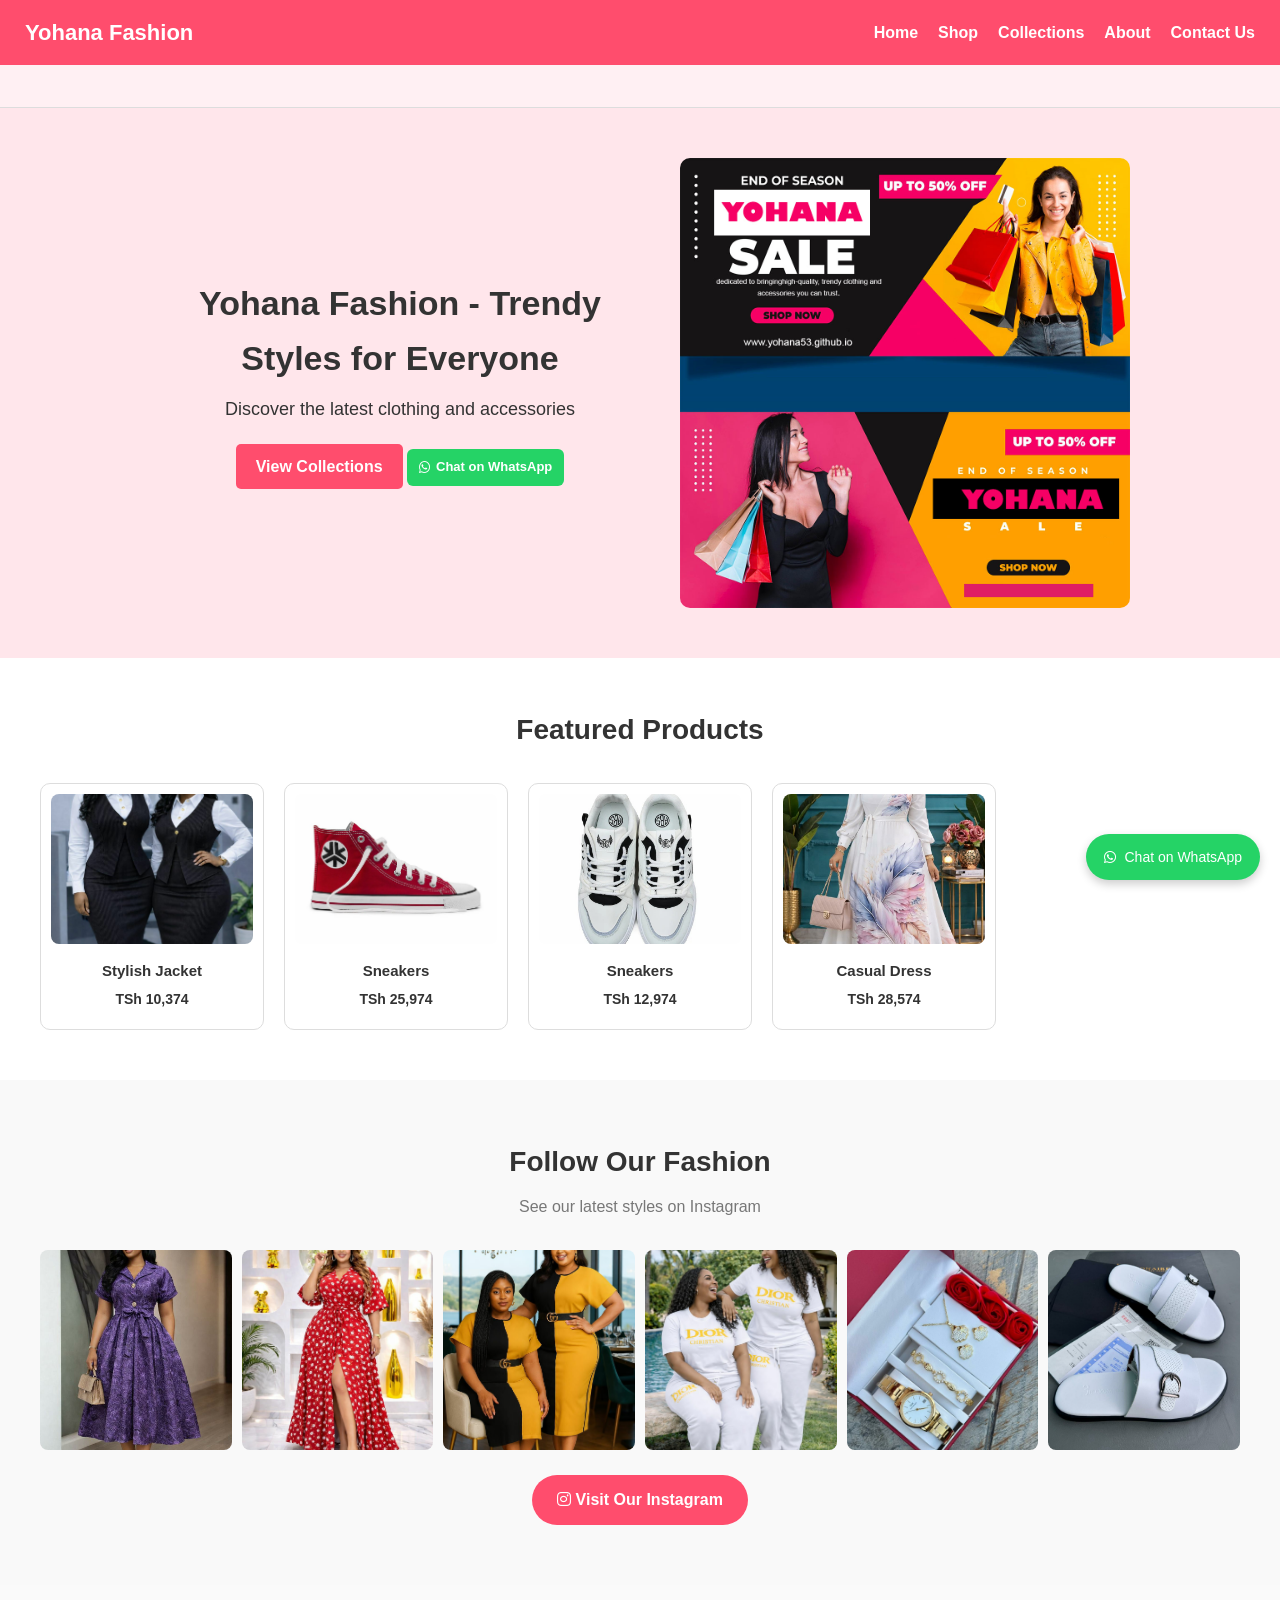
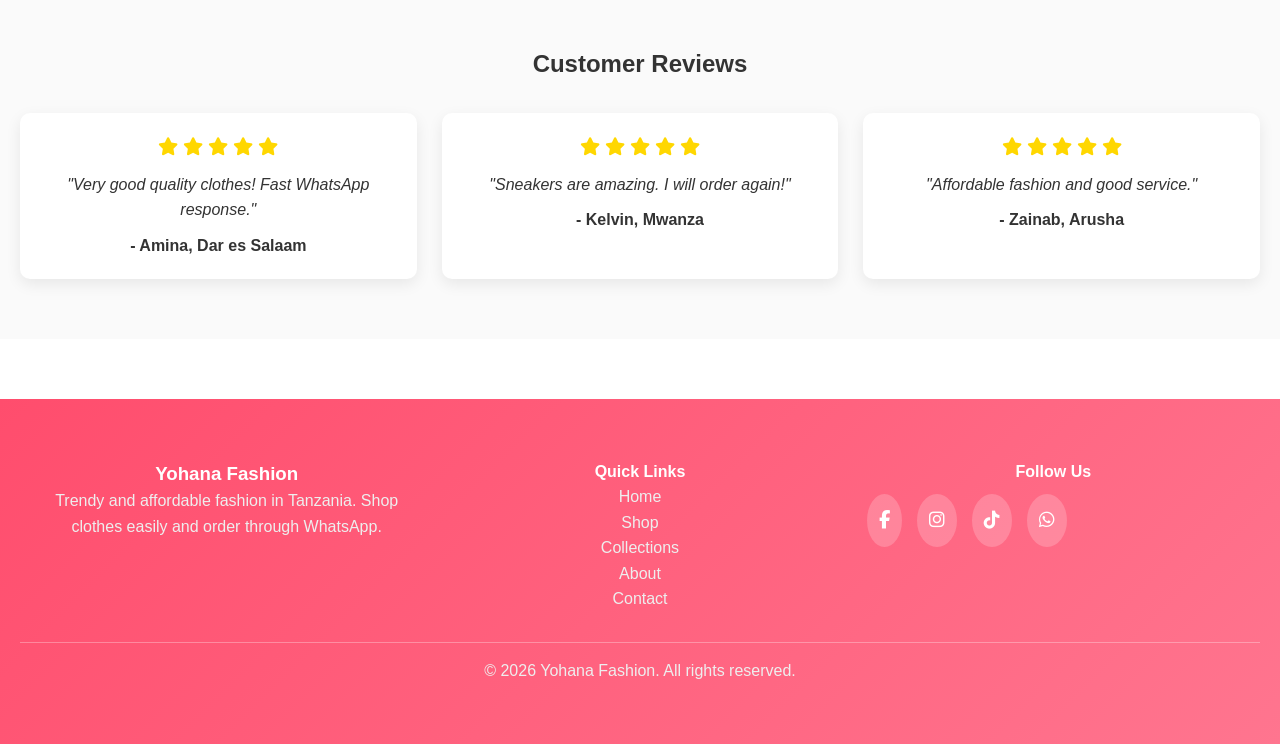
==== index.html @ 4674b2d0 "Update index.html" ====
<!DOCTYPE html>
<html lang="en">
<head>
<meta charset="UTF-8">
<meta name="viewport" content="width=device-width, initial-scale=1.0">

<title>Yohana Fashion | Trendy Clothes in Dar es Salaam Tanzania</title>

<meta name="description" content="Yohana Fashion offers trendy and affordable clothes in Dar es Salaam, Tanzania. Shop men, women, kids, shoes and more. Order easily via WhatsApp.">

<meta name="keywords" content="Yohana Fashion, clothes in Tanzania, fashion in Dar es Salaam, men clothing Tanzania, women fashion Tanzania, kids clothes Tanzania, shoes Tanzania">

<meta name="author" content="Yohana Fashion">

<meta property="og:title" content="Yohana Fashion - Trendy Styles for Everyone">
<meta property="og:description" content="Shop trendy and affordable fashion in Dar es Salaam. Order easily via WhatsApp.">
<meta property="og:type" content="website">
<meta property="og:url" content="https://yohana53.github.io">
<meta property="og:image" content="https://yohana53.github.io/images/hero.jpg">

<link rel="stylesheet" href="style.css">

<link rel="stylesheet" href="https://cdnjs.cloudflare.com/ajax/libs/font-awesome/6.5.0/css/all.min.css">

</head>

<body>

<header>

<div class="logo">Yohana Fashion</div>

 <link rel="icon" href="/favicon.ico">
<link rel="icon" type="image/png" sizes="64x64" href="/images/favicon.png">

<div class="menu-toggle" id="menu-toggle">
<i class="fas fa-bars"></i>
</div>

<nav id="navbar">
<ul>
<li><a href="index.html">Home</a></li>
<li><a href="shop.html">Shop</a></li>
<li><a href="collections.html">Collections</a></li>
<li><a href="about.html">About</a></li>
<li><a href="contact.html">Contact Us</a></li>
</ul>
</nav>

</header>

<div class="sliding-banner">
  <span>This website is for presenting our collections. If you like our products,please reach out on WhatsApp.</span>
</div>
<!-- HERO -->

<section class="hero">

<div class="hero-content">

<h1>Yohana Fashion - Trendy Styles for Everyone</h1>

<p>Discover the latest clothing and accessories</p>

<div class="hero-buttons">

<a href="shop.html" class="btn">
View Collections
</a>

<a href="https://wa.me/255715029419" target="_blank" class="btn whatsapp-btn">
<i class="fab fa-whatsapp"></i> Chat on WhatsApp
</a>

</div>

</div>

<img src="images/hero.jpg" alt="Fashion Banner" class="hero-img">

</section>


<!-- FEATURED PRODUCTS -->

<section class="products">

<h2>Featured Products</h2>

<div class="product-grid">

<div class="product">

<img src="images/jacket.jpg" alt="Stylish Jacket">

<h3>Stylish Jacket</h3>

<p class="price" data-price="3.99"></p>


</div>


<div class="product">

<img src="images/sneaker.jpg" alt="Modern Sneakers">

<h3>Sneakers</h3>

<p class="price" data-price="9.99"></p>


</div>

<div class="product">

<img src="images/modernsneaker.jpg" alt="Modern Sneakers">

<h3>Sneakers</h3>

<p class="price" data-price="4.99"></p>
</div>
<div class="product">

<img src="images/dress.jpg" alt="Casual Dress">

<h3>Casual Dress</h3>

<p class="price" data-price="10.99"></p

</div>

</div>

</section>

 <!-- Instagram Gallery -->
<section class="instagram-gallery">

<h2>Follow Our Fashion</h2>
<p>See our latest styles on Instagram</p>

<div class="insta-grid">

<img src="images/insta1.jpg" alt="Fashion style">
<img src="images/insta2.jpg" alt="Fashion style">
<img src="images/insta3.jpg" alt="Fashion style">
<img src="images/insta4.jpg" alt="Fashion style">
<img src="images/insta5.jpg" alt="Fashion style">
<img src="images/insta6.jpg" alt="Fashion style">

</div>

<a href="#" class="insta-btn">
<i class="fab fa-instagram"></i> Visit Our Instagram
</a>

</section>

  <!-- CUSTOMER REVIEWS -->

<section class="reviews">

<h2>Customer Reviews</h2>

<div class="reviews-container">

<div class="review">

<div class="stars">
<i class="fas fa-star"></i>
<i class="fas fa-star"></i>
<i class="fas fa-star"></i>
<i class="fas fa-star"></i>
<i class="fas fa-star"></i>
</div>

<p>"Very good quality clothes! Fast WhatsApp response."</p>

<h4>- Amina, Dar es Salaam</h4>

</div>


<div class="review">

<div class="stars">
<i class="fas fa-star"></i>
<i class="fas fa-star"></i>
<i class="fas fa-star"></i>
<i class="fas fa-star"></i>
<i class="fas fa-star"></i>
</div>

<p>"Sneakers are amazing. I will order again!"</p>

<h4>- Kelvin, Mwanza</h4>

</div>


<div class="review">

<div class="stars">
<i class="fas fa-star"></i>
<i class="fas fa-star"></i>
<i class="fas fa-star"></i>
<i class="fas fa-star"></i>
<i class="fas fa-star"></i>
</div>

<p>"Affordable fashion and good service."</p>

<h4>- Zainab, Arusha</h4>

</div>

</div>

</section>



<!-- Floating WhatsApp -->
<a href="https://wa.me/255715029419" target="_blank" class="whatsapp-float">
  <i class="fab fa-whatsapp"></i> Chat on WhatsApp
</a>




<!-- MODERN FOOTER -->

<footer class="footer">

<div class="footer-container">

<div class="footer-about">
<h3>Yohana Fashion</h3>
<p>
Trendy and affordable fashion in Tanzania.  
Shop clothes easily and order through WhatsApp.
</p>
</div>


<div class="footer-links">
<h4>Quick Links</h4>
<ul>
<li><a href="index.html">Home</a></li>
<li><a href="shop.html">Shop</a></li>
<li><a href="collections.html">Collections</a></li>
<li><a href="about.html">About</a></li>
<li><a href="contact.html">Contact</a></li>
</ul>
</div>


<div class="footer-social">
<h4>Follow Us</h4>

<div class="social-icons">

<a href="#"><i class="fab fa-facebook-f"></i></a>

<a href="#"><i class="fab fa-instagram"></i></a>

<a href="#"><i class="fab fa-tiktok"></i></a>

<a href="https://wa.me/255715029419">
<i class="fab fa-whatsapp"></i>
</a>

</div>

</div>

</div>

<div class="footer-bottom">
<p>© 2026 Yohana Fashion. All rights reserved.</p>
</div>

</footer>




<script>

const menuToggle = document.getElementById('menu-toggle');

const navbar = document.getElementById('navbar');

const navLinks = document.querySelectorAll('#navbar a');


menuToggle.addEventListener('click', () => {
navbar.classList.toggle('active');
});


navLinks.forEach(link => {
link.addEventListener('click', () => {
navbar.classList.remove('active');
});
});


const exchangeRate = 2600; // USD → Tanzanian Shilling approx

document.querySelectorAll(".price").forEach(price => {

let usd = price.getAttribute("data-price");

let tsh = usd * exchangeRate;

price.innerText = "TSh " + tsh.toLocaleString();

});

</script>
 
</body>
</html>
---- style.css ----
/* ===== GLOBAL ===== */

*{
margin:0;
padding:0;
box-sizing:border-box;
}

html,body{
width:100%;
overflow-x:hidden;
font-family:Arial,sans-serif;
background:#fff;
color:#333;
line-height:1.6;
}


/* ===== HEADER ===== */

header{
display:flex;
justify-content:space-between;
align-items:center;
background:#ff4d6d;
padding:15px 25px;
position:sticky;
top:0;
z-index:1000;
}

.logo{
color:#fff;
font-size:22px;
font-weight:bold;
}

nav ul{
list-style:none;
display:flex;
gap:20px;
}

nav ul li a{
color:#fff;
text-decoration:none;
font-weight:600;
}

nav ul li a:hover{
color:#25D366;
}


/* ===== MOBILE MENU ===== */

.menu-toggle{
display:none;
font-size:26px;
color:#fff;
cursor:pointer;
}

@media(max-width:768px){

.menu-toggle{
display:block;
}

#navbar{
position:absolute;
top:70px;
right:20px;
width:220px;
background:#111;
border-radius:10px;
box-shadow:0 10px 20px rgba(0,0,0,0.4);
opacity:0;
transform:translateY(-10px);
pointer-events:none;
transition:.3s;
}

#navbar.active{
opacity:1;
transform:translateY(0);
pointer-events:auto;
}

#navbar ul{
flex-direction:column;
padding:15px;
}

#navbar ul li{
border-bottom:1px solid rgba(255,255,255,.1);
}

#navbar ul li a{
display:block;
padding:12px;
}

}

.sliding-banner{
width:100%;
background:#fff0f3;
overflow:hidden;
white-space:nowrap;
padding:8px 0;
border-bottom:1px solid #ddd;
position:relative;
z-index:10;
}

.sliding-banner span{
display:inline-block;
padding-left:100%;
animation:slideText 15s linear infinite;
font-size:15px;
color:#333;
font-weight:bold;
}

@keyframes slideText{
0%{transform:translateX(0);}
100%{transform:translateX(-100%);}
}
/* ===== HERO ===== */

.hero{
display:flex;
flex-wrap:wrap;
align-items:center;
justify-content:center;
padding:50px 20px;
background:#ffe6eb;
gap:30px;
}

.hero-content{
max-width:500px;
text-align:center;
}

.hero h1{
font-size:34px;
margin-bottom:10px;
}

.hero p{
font-size:18px;
margin-bottom:20px;
}

.hero-img{
max-width:450px;
width:100%;
border-radius:10px;
}


/* ===== BUTTONS ===== */

.btn{
display:inline-block;
padding:10px 20px;
background:#ff4d6d;
color:#fff;
text-decoration:none;
border-radius:5px;
font-weight:bold;
transition:.3s;
}

.btn:hover{
background:#e03c5f;
transform:scale(1.05);
}


/* ===== WHATSAPP BUTTON ===== */

.whatsapp-btn{
background:#25D366;
color:#fff;
padding:8px 12px;
border-radius:6px;
display:inline-flex;
align-items:center;
gap:6px;
font-size:13px;
text-decoration:none;
font-weight:bold;
transition:.3s;
}

.whatsapp-btn:hover{
background:#1ebe5d;
transform:scale(1.05);
}


/* ===== PRODUCTS ===== */

.products{
text-align:center;
padding:50px 15px;
}

.products h2{
font-size:28px;
margin-bottom:30px;
}

.product-grid{
display:grid;
grid-template-columns:repeat(5,1fr);
gap:20px;
max-width:1200px;
margin:auto;
}

.product{
border:1px solid #ddd;
border-radius:10px;
padding:10px;
background:#fff;
transition:.3s;
}

.product:hover{
transform:translateY(-6px);
box-shadow:0 6px 15px rgba(0,0,0,.2);
}

.product img{
width:100%;
height:150px;
object-fit:cover;
border-radius:8px;
margin-bottom:8px;
}

.product h3{
font-size:15px;
margin-bottom:5px;
}

.product p{
font-weight:bold;
font-size:14px;
margin-bottom:8px;
}

/*shop page*/
.banner {
  Text-color:‎#ff4d6d‎
;
  text-align:center;
}
/* ===== Shop Section ===== */
.shop {
  text-align: center;
  padding: 50px 20px;
}

.shop h1 {
  font-size: 32px;
  margin-bottom: 30px;
}
/* Carousel container */
.carousel-container {
  margin: 40px 0;
}

.carousel-container h2 {
  margin-left: 20px;
  color: #ff4d6d;
  font-size: 24px;
  margin-bottom: 10px;
}

/* Carousel */
.carousel {
  display: flex;
  gap: 20px;
  overflow-x: auto;
  padding: 10px 20px;
  scroll-behavior: smooth;
}

.carousel::-webkit-scrollbar {
  height: 8px;
}

.carousel::-webkit-scrollbar-thumb {
  background-color: #ff4d6d;
  border-radius: 4px;
}

/* ===== ABOUT PAGE ===== */

.about-hero img{
width:100%;
height:auto;
object-fit:cover;
border-radius:10px;
margin-bottom:40px;
}

.about{
text-align:center;
padding:50px 20px;
max-width:900px;
margin:auto;
}

.about h1{
font-size:32px;
color:#ff4d6d;
margin-bottom:25px;
}

.about p{
font-size:18px;
margin-bottom:20px;
line-height:1.8;
}

.team{
display:flex;
flex-wrap:wrap;
justify-content:center;
gap:30px;
margin:40px 0;
}

.team-member{
text-align:center;
max-width:200px;
}

.team-member img{
width:100%;
border-radius:10px;
margin-bottom:10px;
transition:.3s;
}

.team-member img:hover{
transform:scale(1.05);
box-shadow:0 6px 12px rgba(0,0,0,.15);
}

.team-member p{
font-weight:bold;
}


/* ===== PROMISE ===== */

.our-promise{
display:flex;
flex-wrap:wrap;
justify-content:center;
gap:40px;
margin:40px 0;
}

.promise-item{
max-width:250px;
text-align:center;
padding:20px;
border-radius:10px;
background:#ffe6eb;
transition:.3s;
}

.promise-item i{
font-size:40px;
color:#ff4d6d;
margin-bottom:10px;
}

.promise-item:hover{
transform:translateY(-5px);
box-shadow:0 6px 12px rgba(0,0,0,.15);
}


/* ===== CONTACT ===== */

.contact{
text-align:center;
padding:50px 20px;
}

.contact h1{
font-size:32px;
margin-bottom:20px;
}

.contact p{
font-size:18px;
margin-bottom:30px;
}

.contact-info{
display:flex;
flex-direction:column;
align-items:center;
gap:20px;
}

.info-item{
display:flex;
align-items:center;
gap:10px;
font-size:18px;
}

.info-item i{
color:#ff4d6d;
font-size:22px;
}


/* ===== REVIEWS ===== */

.reviews{
padding:60px 20px;
background:#fafafa;
text-align:center;
}

.reviews-container{
display:grid;
grid-template-columns:repeat(auto-fit,minmax(250px,1fr));
gap:25px;
margin-top:30px;
}

.review{
background:white;
padding:20px;
border-radius:10px;
box-shadow:0 5px 15px rgba(0,0,0,0.08);
}

.review p{
font-style:italic;
margin:10px 0;
}

.stars{
color:#FFD700;
font-size:18px;
}


/* ===== INSTAGRAM ===== */

.instagram-gallery{
padding:60px 20px;
text-align:center;
background:#f9f9f9;
}

.instagram-gallery h2{
font-size:28px;
margin-bottom:10px;
}

.instagram-gallery p{
color:#777;
margin-bottom:30px;
}

.insta-grid{
display:grid;
grid-template-columns:repeat(6,1fr);
gap:10px;
max-width:1200px;
margin:auto;
}

.insta-grid img{
width:100%;
height:200px;
object-fit:cover;
border-radius:8px;
transition:.3s;
}

.insta-grid img:hover{
transform:scale(1.05);
}

.insta-btn{
display:inline-block;
margin-top:25px;
background:#ff4d6d;
color:white;
padding:12px 25px;
border-radius:30px;
text-decoration:none;
font-weight:600;
}


/* ===== FLOAT WHATSAPP ===== */

.whatsapp-float{
position:fixed;
bottom:20px;
right:20px;
background:#25D366;
color:white;
padding:12px 18px;
border-radius:30px;
font-size:14px;
text-decoration:none;
display:flex;
align-items:center;
gap:8px;
box-shadow:0 4px 10px rgba(0,0,0,0.2);
}


/* ===== FOOTER ===== */

.footer{
background:linear-gradient(135deg,#ff4d6d,#ff758f);
color:white;
padding:60px 20px;
margin-top:60px;
}

.footer-container{
max-width:1200px;
margin:auto;
display:grid;
grid-template-columns:repeat(3,1fr);
gap:40px;
}

.footer p{
color:#eee;
line-height:1.6;
}

.footer-links ul{
list-style:none;
}

.footer-links a{
color:#eee;
text-decoration:none;
}

.footer-links a:hover{
color:white;
}


/* SOCIAL ICONS */

.social-icons{
display:flex;
gap:15px;
margin-top:10px;
}

.social-icons a{
font-size:18px;
color:white;
background:rgba(255,255,255,0.2);
padding:12px;
border-radius:50%;
transition:.3s;
}

.social-icons a:hover{
background:white;
color:#ff4d6d;
transform:scale(1.1);
}

.footer-bottom{
text-align:center;
margin-top:30px;
border-top:1px solid rgba(255,255,255,.3);
padding-top:15px;
}


/* ===== RESPONSIVE ===== */

@media(max-width:900px){

.product-grid{
grid-template-columns:repeat(3,1fr);
}

}

@media(max-width:768px){

.footer-container{
grid-template-columns:1fr;
text-align:center;
}

.social-icons{
justify-content:center;
flex-wrap:wrap;
}

.insta-grid{
grid-template-columns:repeat(2,1fr);
}

}

@media(max-width:600px){

.product-grid{
grid-template-columns:repeat(2,1fr);
gap:10px;
}

.product img{
height:130px;
}

}

@media(max-width:350px){

.product-grid{
grid-template-columns:1fr;
}

}

/* ===== Footer ===== */
footer {
  text-align: center;
  padding: 20px;
  background-color: #ff4d6d;
  color: #fff;
  margin-top: 40px;
}
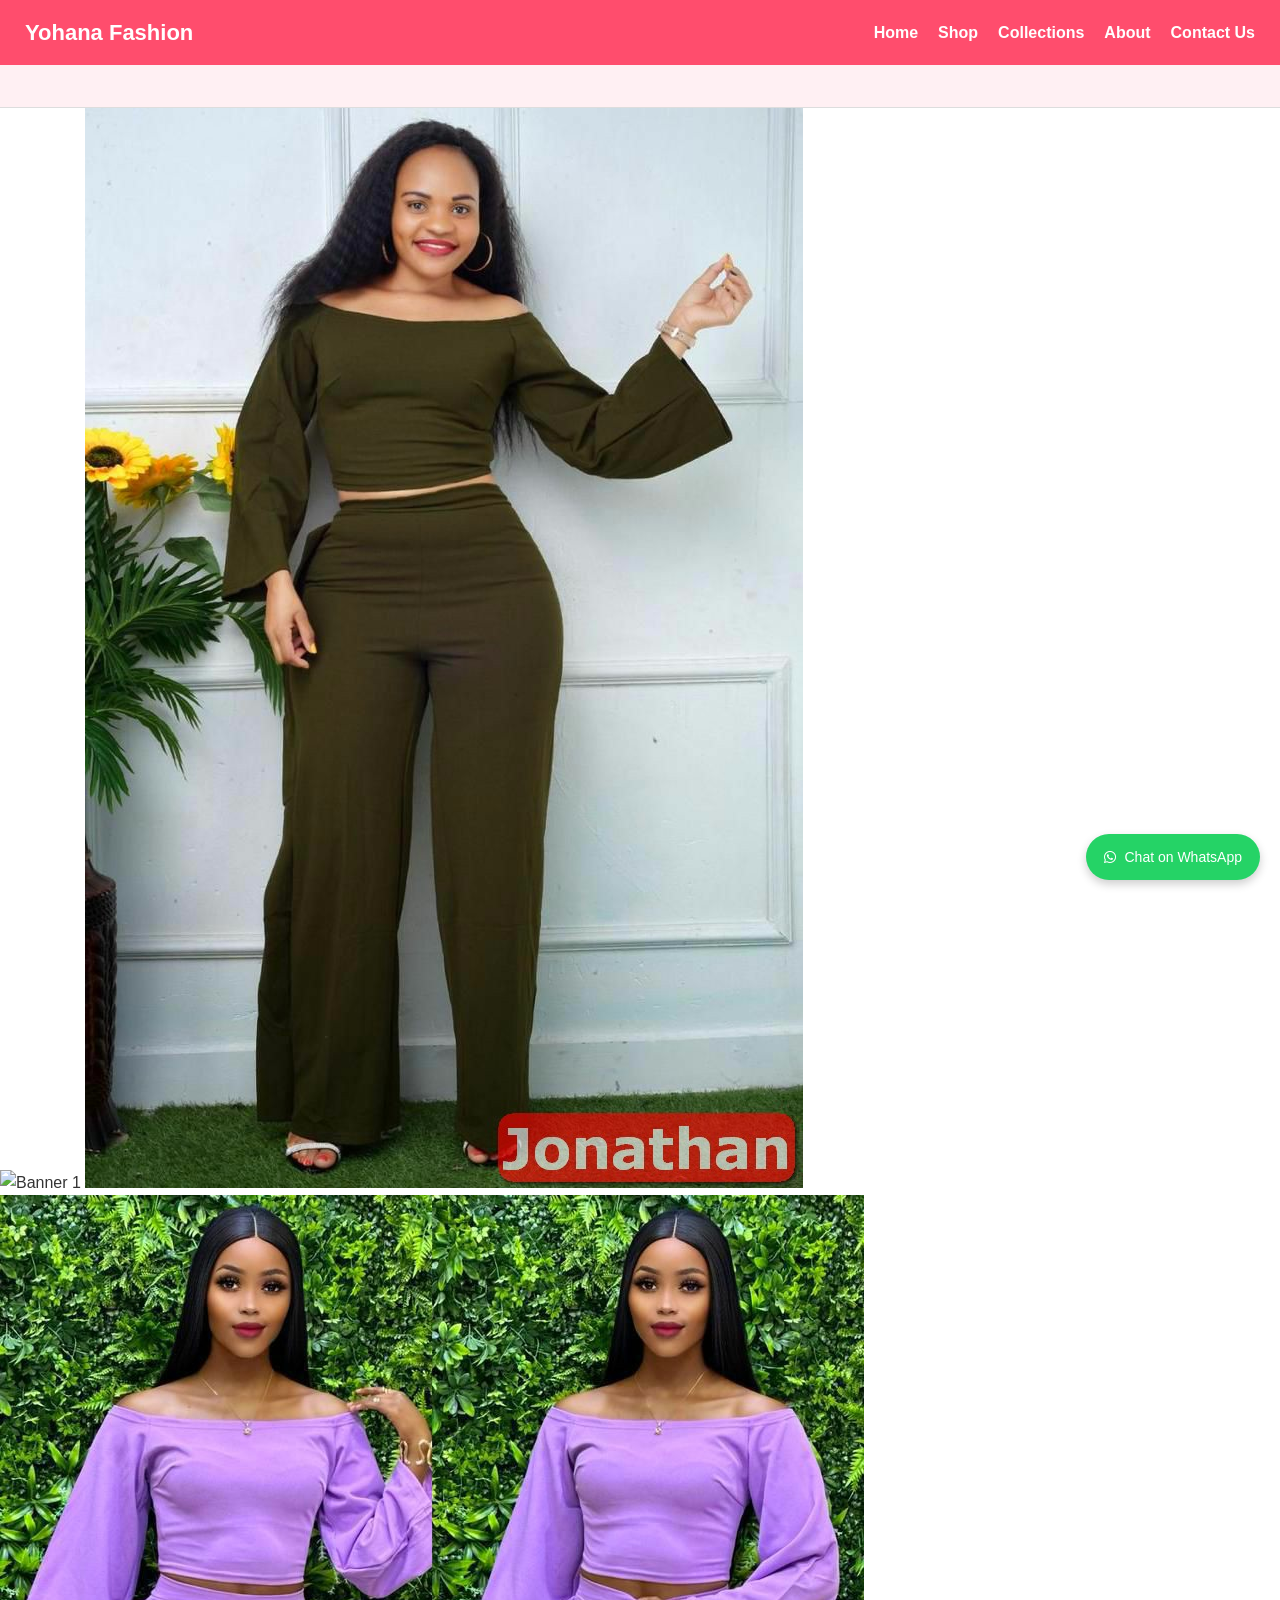
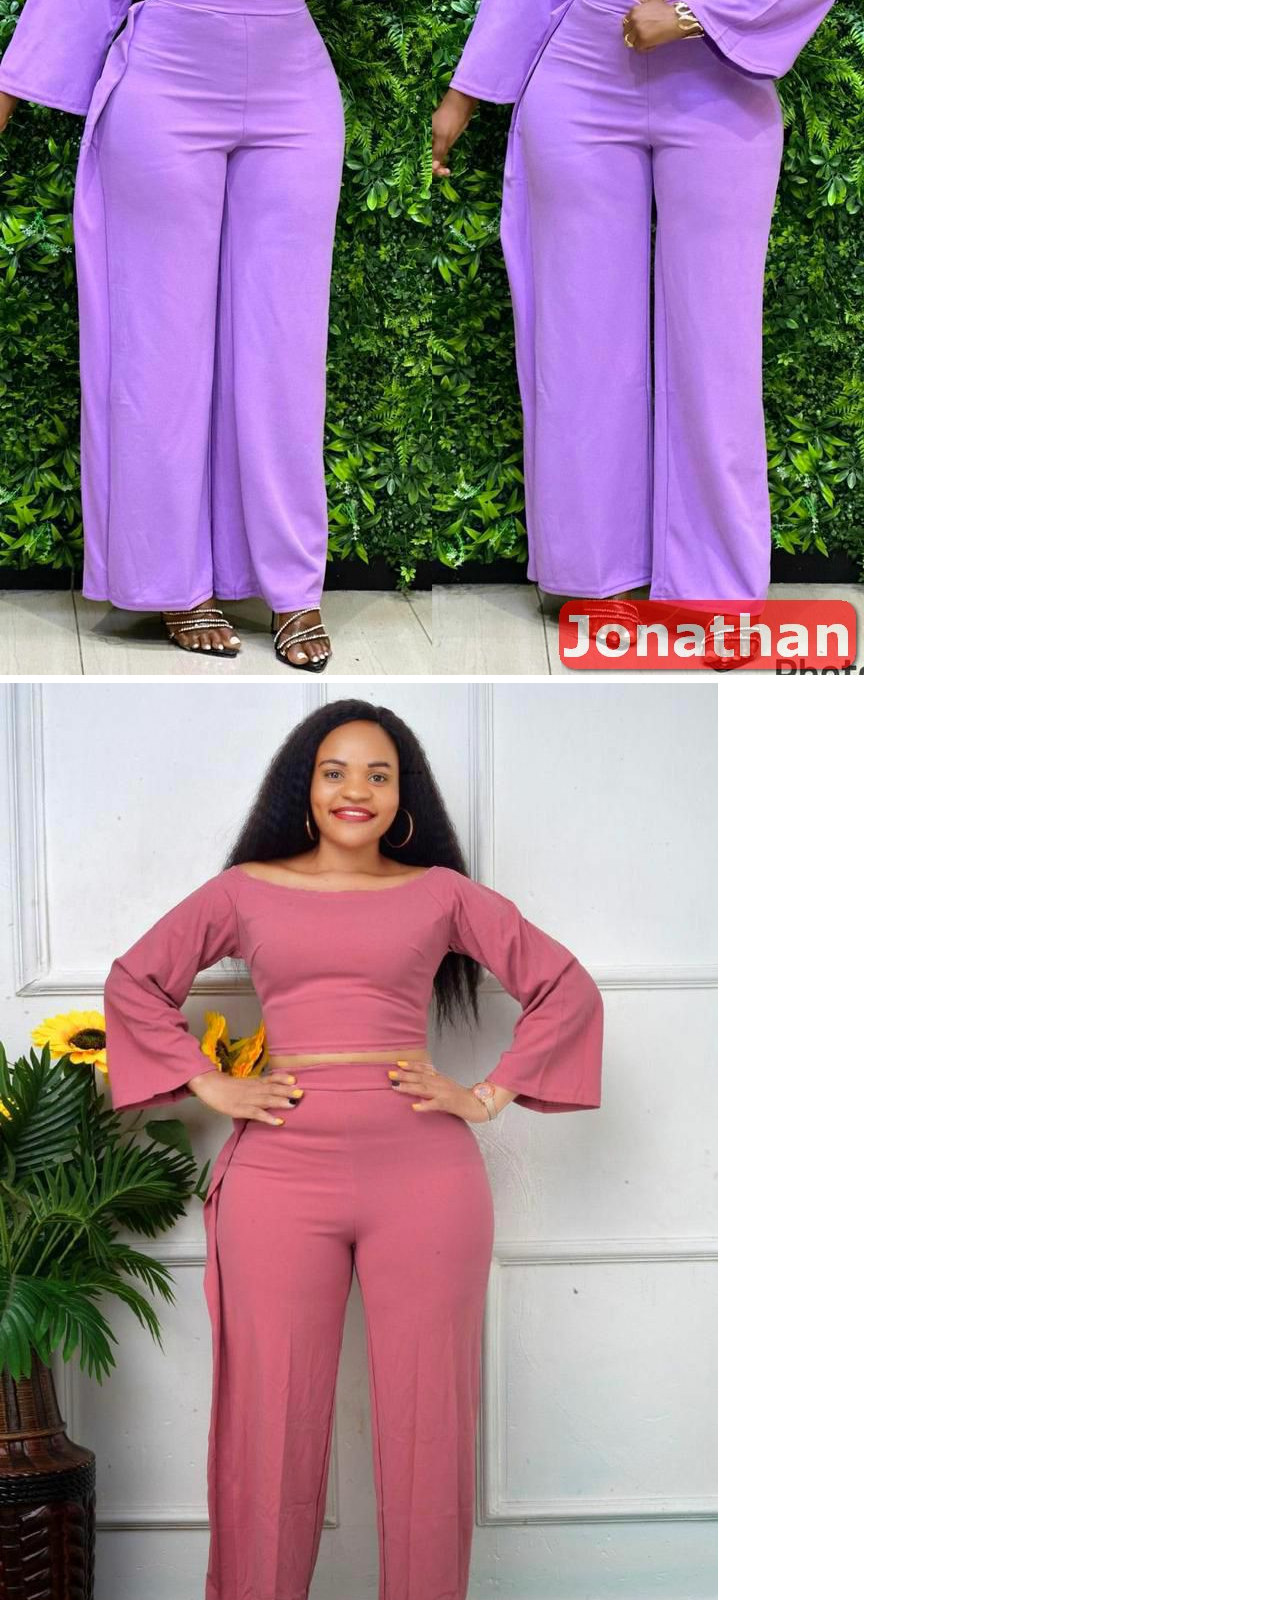
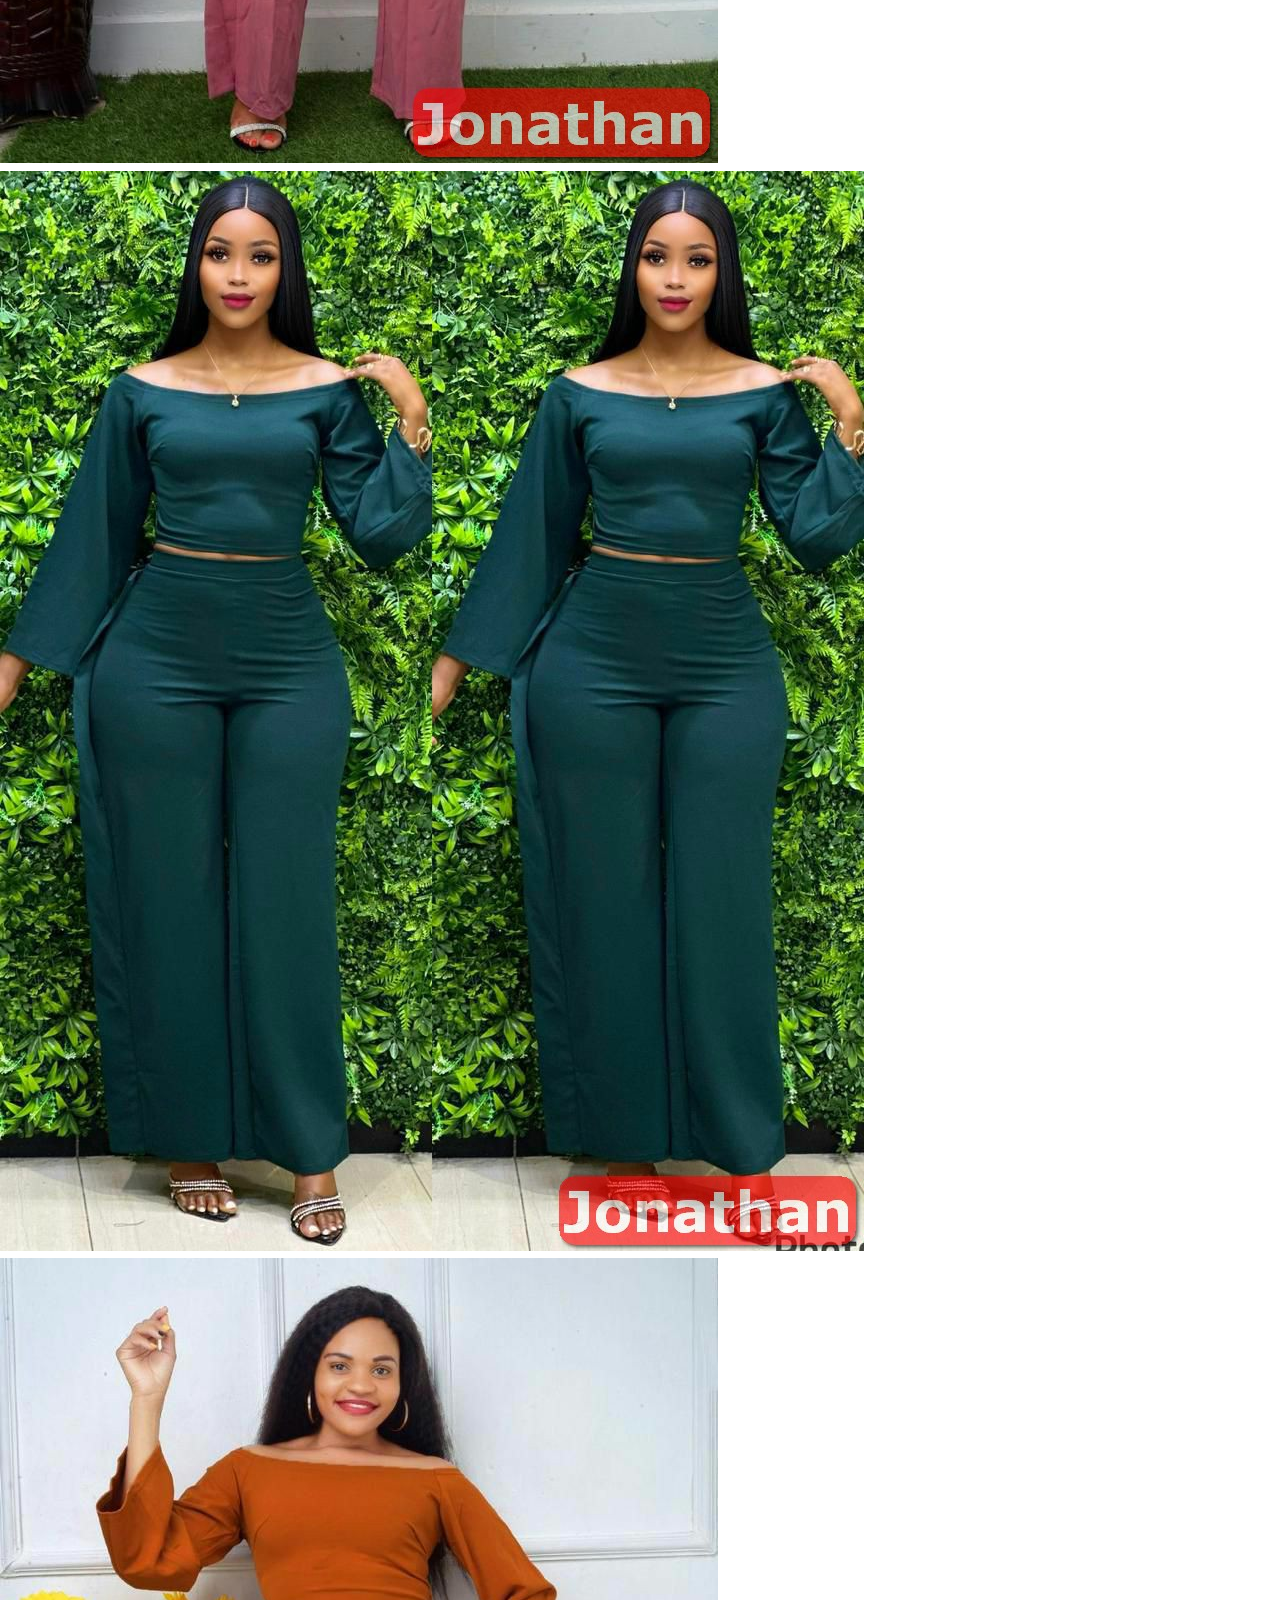
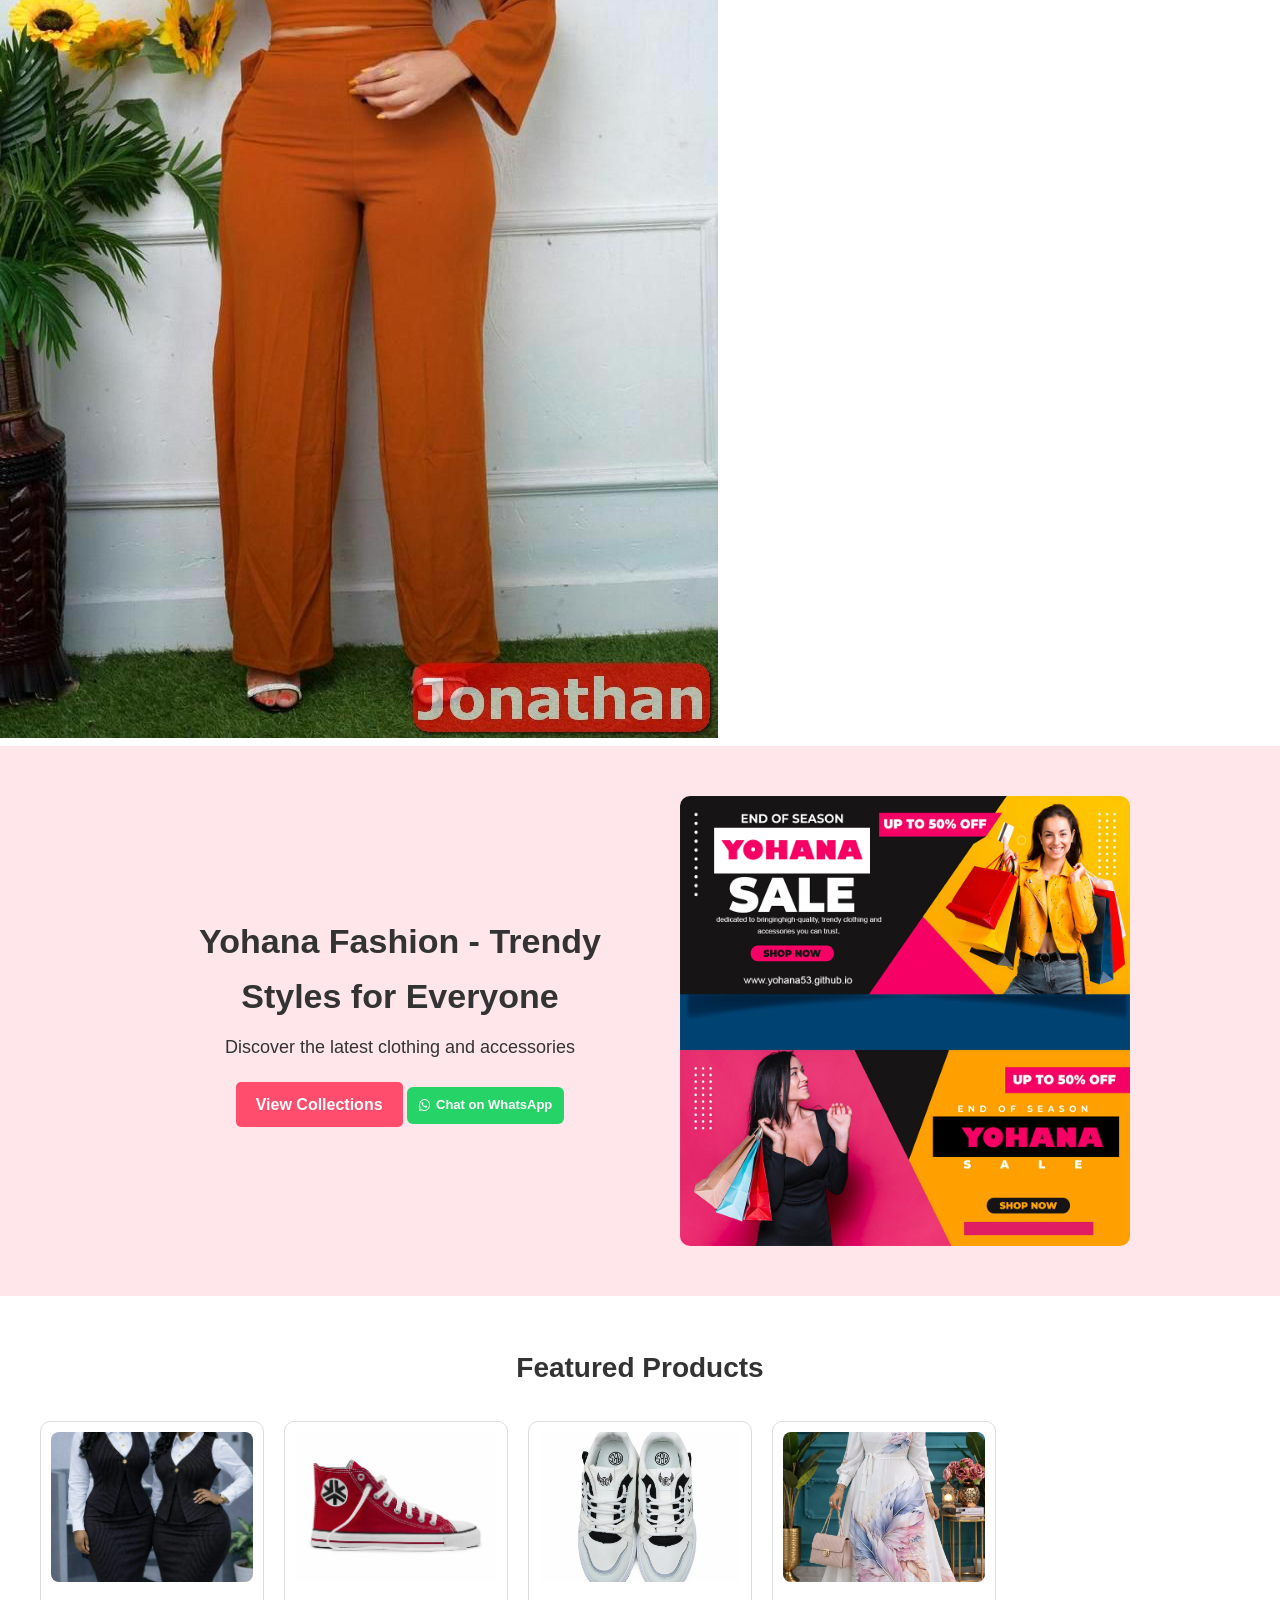
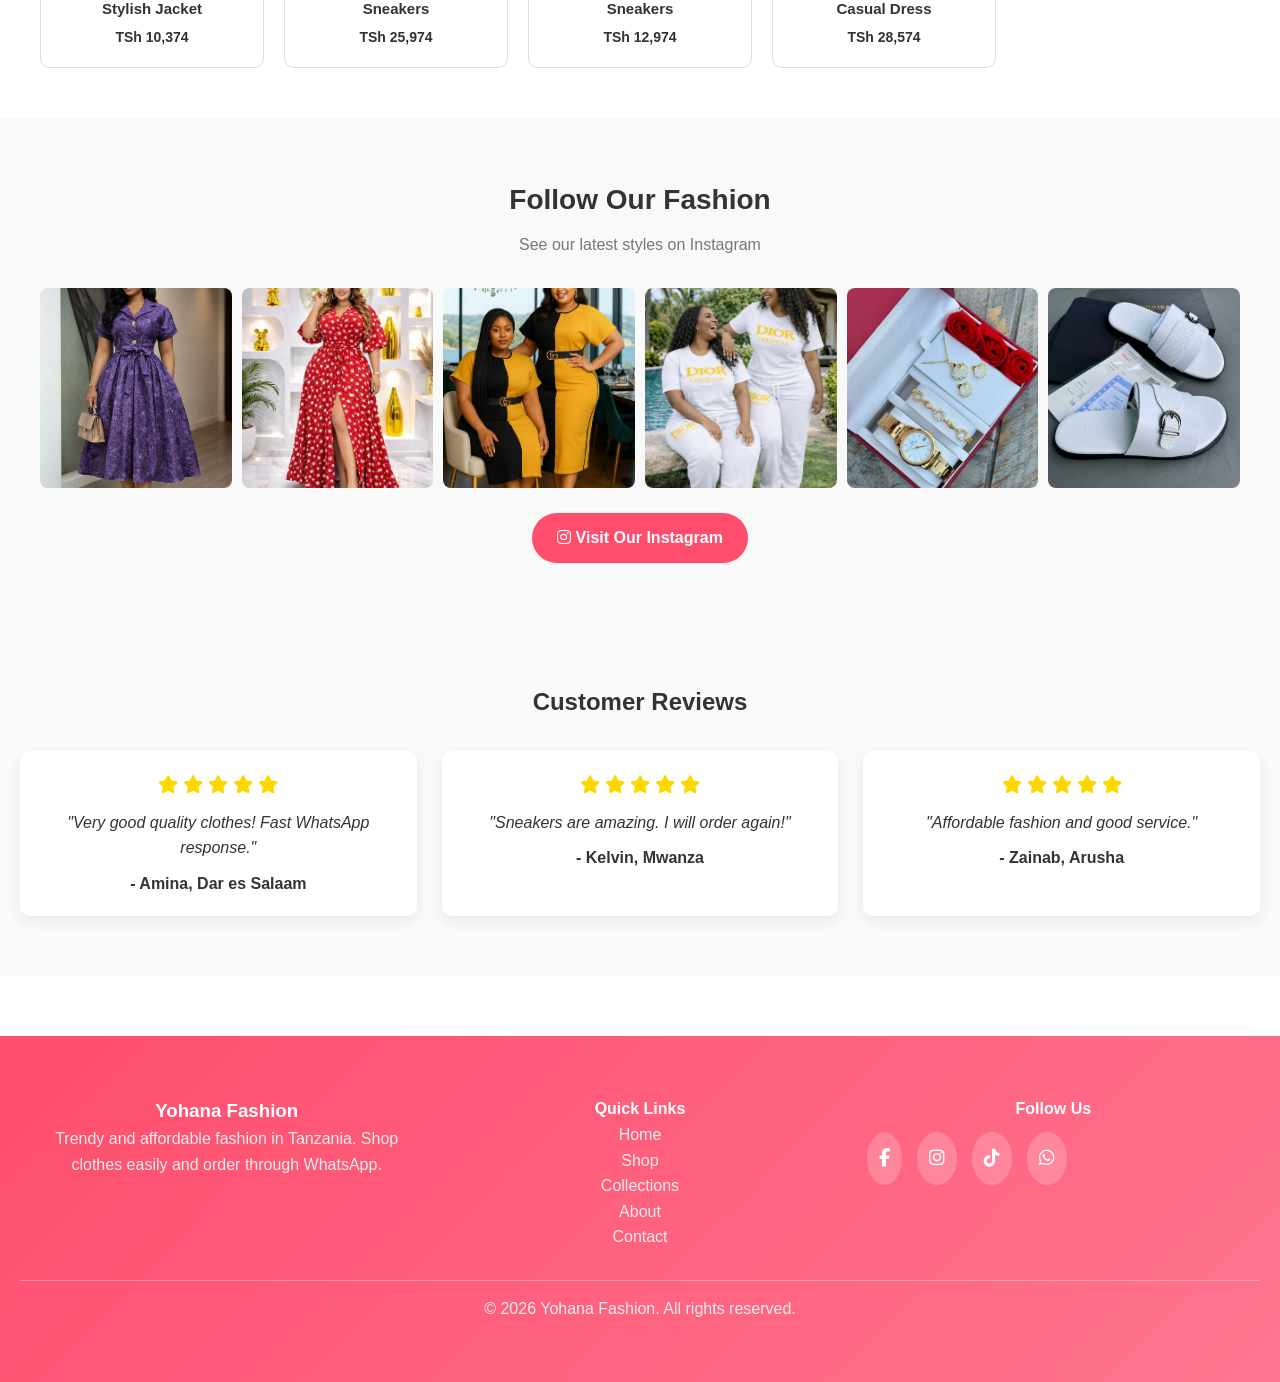
==== commit 8722b2bd: "Update index.html" ====
--- a/index.html
+++ b/index.html
@@ -52,6 +52,19 @@
 <div class="sliding-banner">
   <span>This website is for presenting our collections. If you like our products,please reach out on WhatsApp.</span>
 </div>
+
+ <!-- Sliding Banner -->
+<section class="image-banner">
+  <div class="banner-track">
+    <img src="images/pi1.jpg" alt="Banner 1">
+    <img src="images/pi2.jpg" alt="Banner 2">
+    <img src="images/pi3.jpg" alt="Banner 3">
+    <img src="images/pi4.jpg" alt="Banner 4">
+    <img src="images/pi5.jpg" alt="Banner 5">
+    <img src="images/pi6.jpg" alt="Banner 6">
+  </div>
+</section>
+
 <!-- HERO -->
 
 <section class="hero">
--- a/style.css
+++ b/style.css
@@ -511,21 +511,37 @@
 
 
 /* ===== FLOAT WHATSAPP ===== */
-
-.whatsapp-float{
-position:fixed;
-bottom:20px;
-right:20px;
-background:#25D366;
-color:white;
-padding:12px 18px;
-border-radius:30px;
-font-size:14px;
-text-decoration:none;
-display:flex;
-align-items:center;
-gap:8px;
-box-shadow:0 4px 10px rgba(0,0,0,0.2);
+.whatsapp-float {
+  position: fixed;
+  bottom: 20px;
+  right: 20px;
+  background: #25D366;
+  color: white;
+  padding: 12px 18px;
+  border-radius: 30px;
+  font-size: 14px;
+  text-decoration: none;
+  display: flex;
+  align-items: center;
+  gap: 8px;
+  box-shadow: 0 4px 10px rgba(0,0,0,0.2);
+  animation: pulse 2s infinite; /* add pulsing animation */
+}
+
+/* Pulse animation */
+@keyframes pulse {
+  0% {
+    transform: scale(1);
+    box-shadow: 0 0 0 rgba(37, 211, 102, 0.7);
+  }
+  50% {
+    transform: scale(1.1);
+    box-shadow: 0 0 20px rgba(37, 211, 102, 0.7);
+  }
+  100% {
+    transform: scale(1);
+    box-shadow: 0 0 0 rgba(37, 211, 102, 0.7);
+  }
 }
 
 
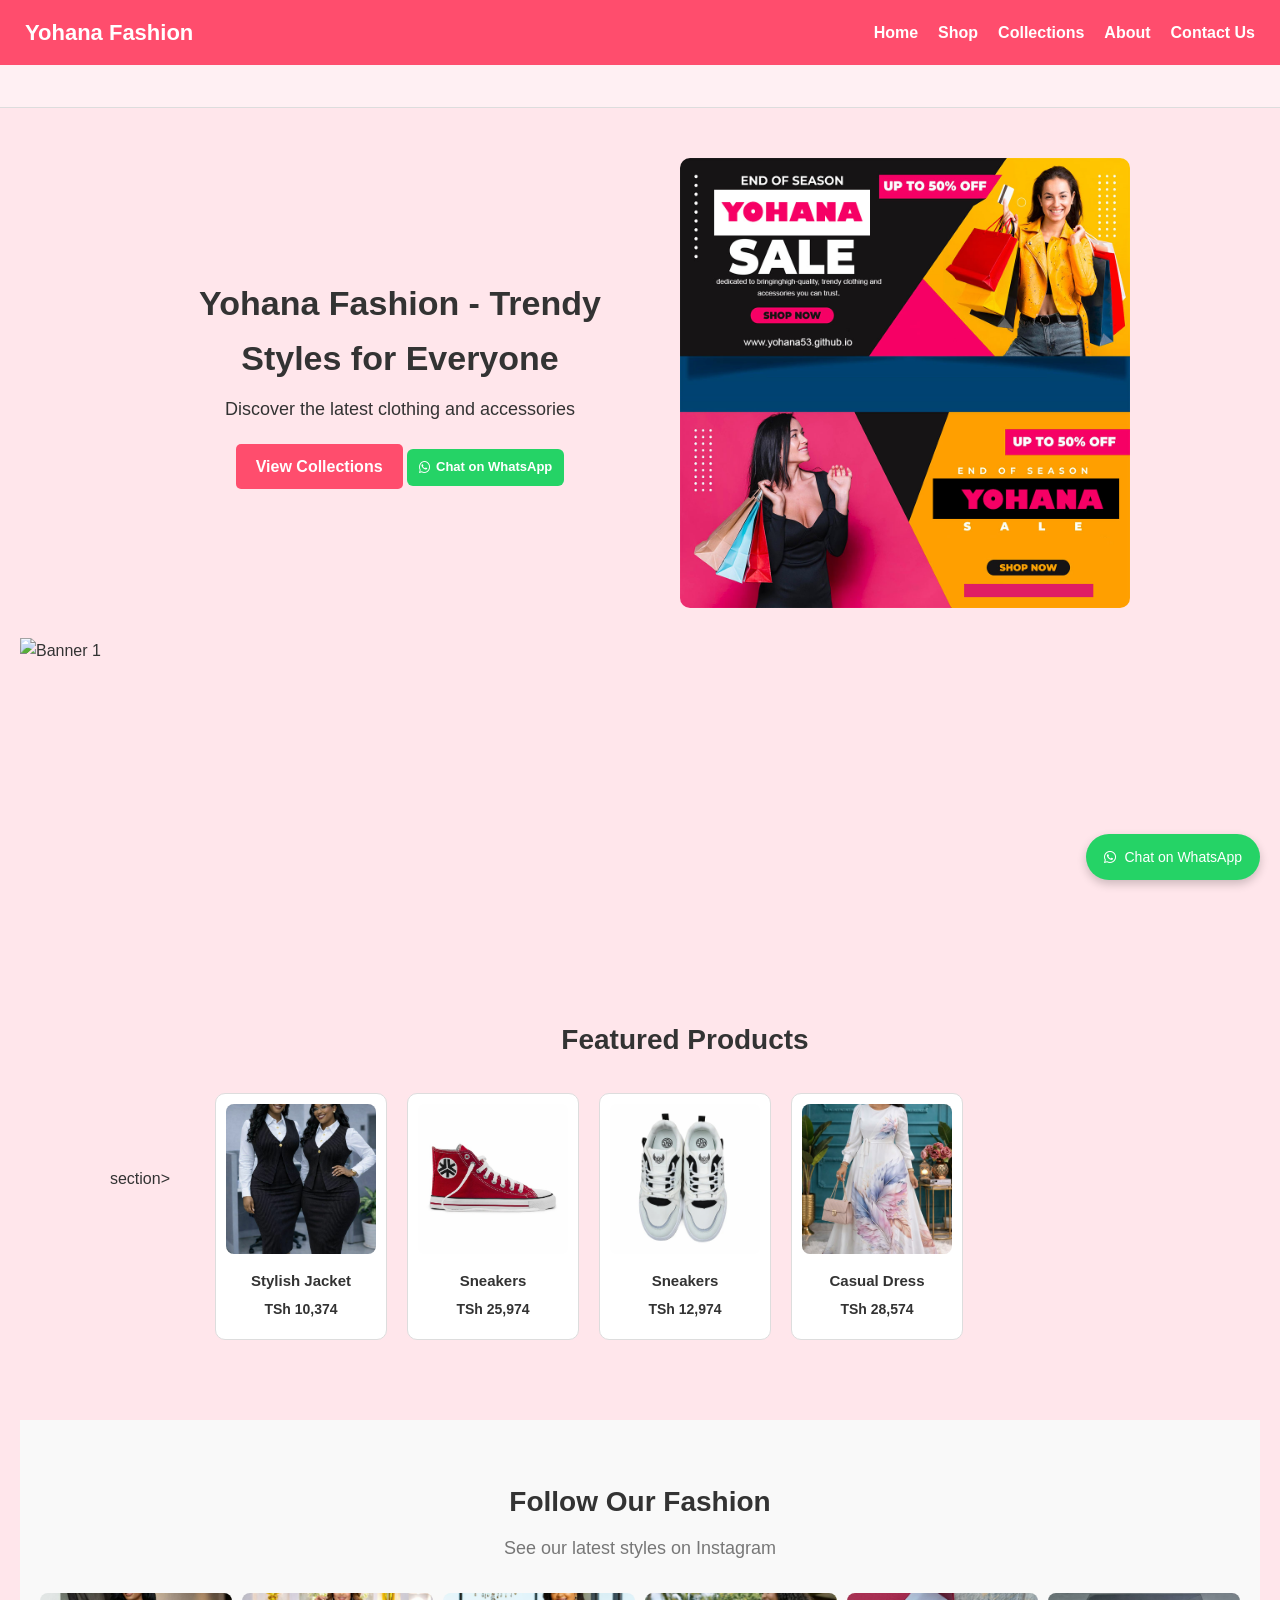
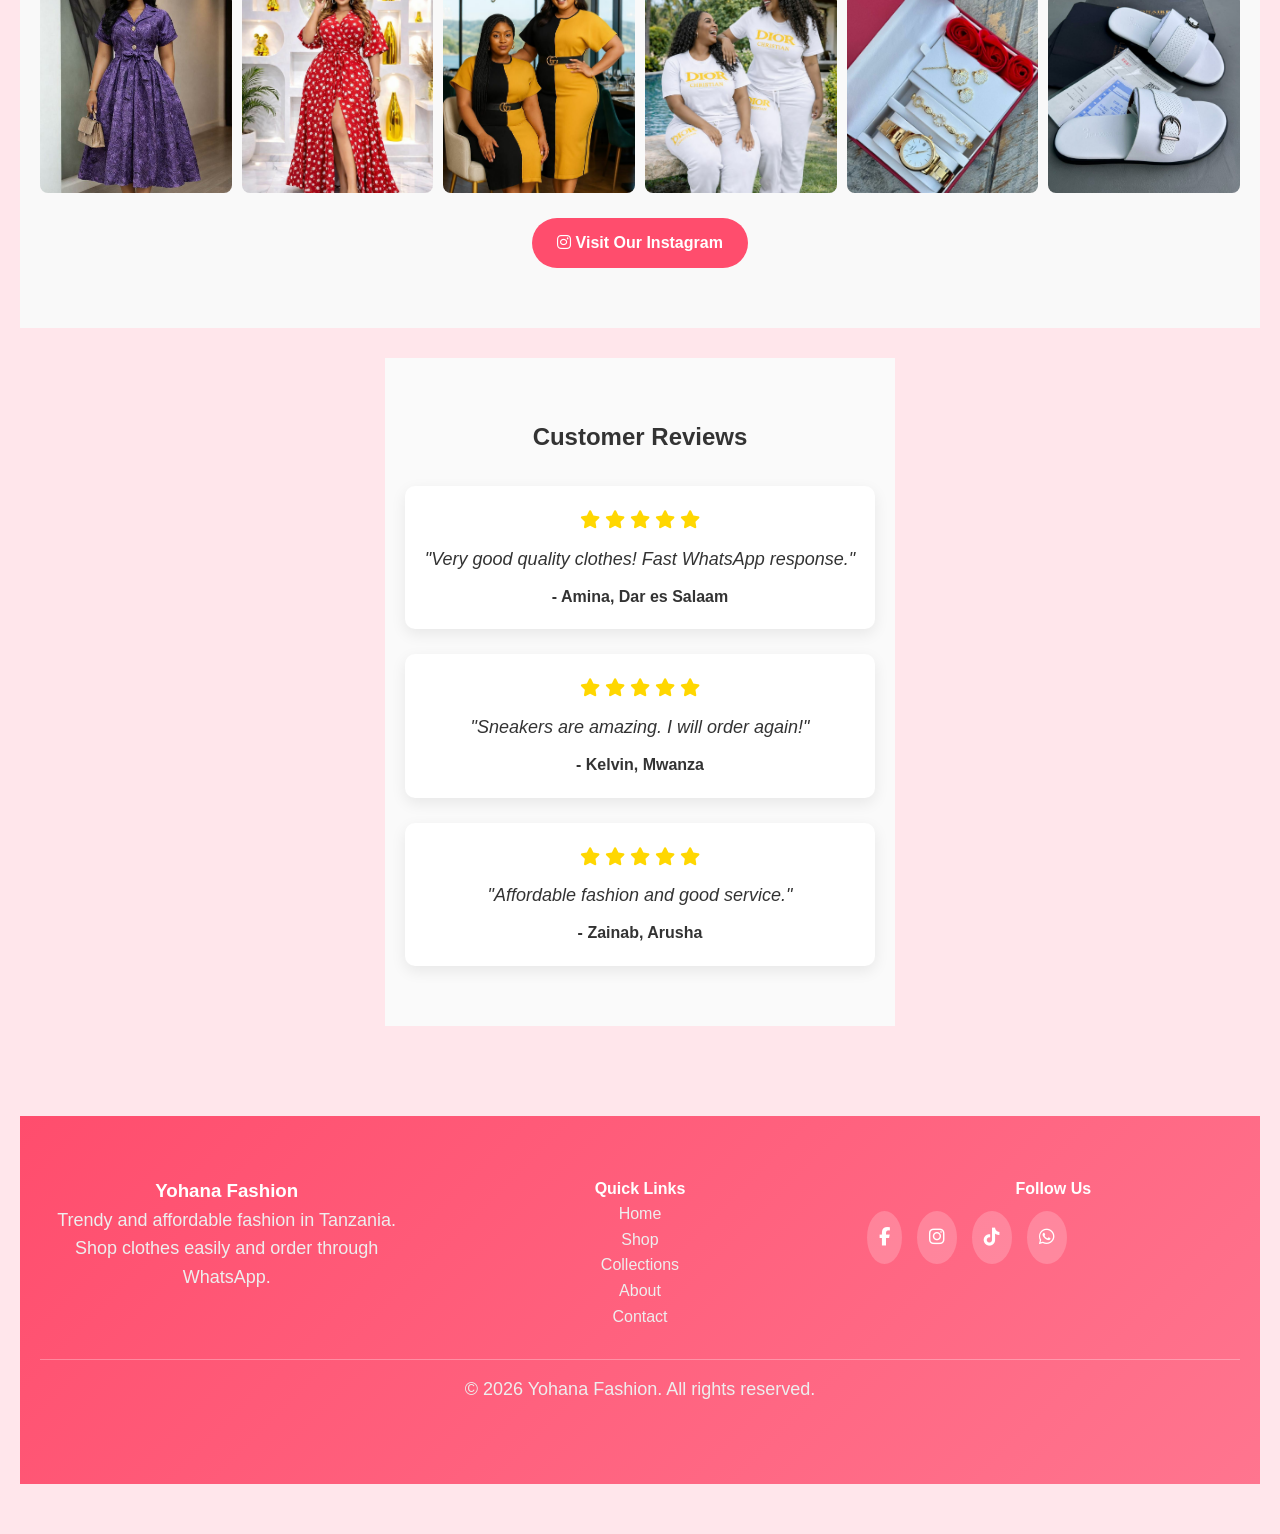
==== commit 20255a6a: "Update index.html" ====
--- a/index.html
+++ b/index.html
@@ -53,7 +53,34 @@
   <span>This website is for presenting our collections. If you like our products,please reach out on WhatsApp.</span>
 </div>
 
- <!-- Sliding Banner -->
+
+<!-- HERO -->
+
+<section class="hero">
+
+<div class="hero-content">
+
+<h1>Yohana Fashion - Trendy Styles for Everyone</h1>
+
+<p>Discover the latest clothing and accessories</p>
+
+<div class="hero-buttons">
+
+<a href="shop.html" class="btn">
+View Collections
+</a>
+
+<a href="https://wa.me/255715029419" target="_blank" class="btn whatsapp-btn">
+<i class="fab fa-whatsapp"></i> Chat on WhatsApp
+</a>
+
+</div>
+
+</div>
+
+<img src="images/hero.jpg" alt="Fashion Banner" class="hero-img">
+
+</<!-- Sliding Banner -->
 <section class="image-banner">
   <div class="banner-track">
     <img src="images/pi1.jpg" alt="Banner 1">
@@ -63,35 +90,7 @@
     <img src="images/pi5.jpg" alt="Banner 5">
     <img src="images/pi6.jpg" alt="Banner 6">
   </div>
-</section>
-
-<!-- HERO -->
-
-<section class="hero">
-
-<div class="hero-content">
-
-<h1>Yohana Fashion - Trendy Styles for Everyone</h1>
-
-<p>Discover the latest clothing and accessories</p>
-
-<div class="hero-buttons">
-
-<a href="shop.html" class="btn">
-View Collections
-</a>
-
-<a href="https://wa.me/255715029419" target="_blank" class="btn whatsapp-btn">
-<i class="fab fa-whatsapp"></i> Chat on WhatsApp
-</a>
-
-</div>
-
-</div>
-
-<img src="images/hero.jpg" alt="Fashion Banner" class="hero-img">
-
-</section>
+</section>section>
 
 
 <!-- FEATURED PRODUCTS -->
--- a/style.css
+++ b/style.css
@@ -127,6 +127,34 @@
 0%{transform:translateX(0);}
 100%{transform:translateX(-100%);}
 }
+
+/* ===== SLIDING IMAGE BANNER ===== */
+.image-banner {
+  width: 100%;
+  overflow: hidden;
+  position: relative;
+  height: 300px; /* adjust height as needed */
+}
+
+.image-banner .banner-track {
+  display: flex;
+  width: calc(300px * 12); /* 6 images repeated twice */
+  animation: slideBanner 30s linear infinite;
+}
+
+.image-banner img {
+  width: 100%;
+  height: 300px;
+  object-fit: cover;
+  flex-shrink: 0;
+}
+
+/* Animation */
+@keyframes slideBanner {
+  0%   { transform: translateX(0); }
+  100% { transform: translateX(-50%); }
+}
+
 /* ===== HERO ===== */
 
 .hero{
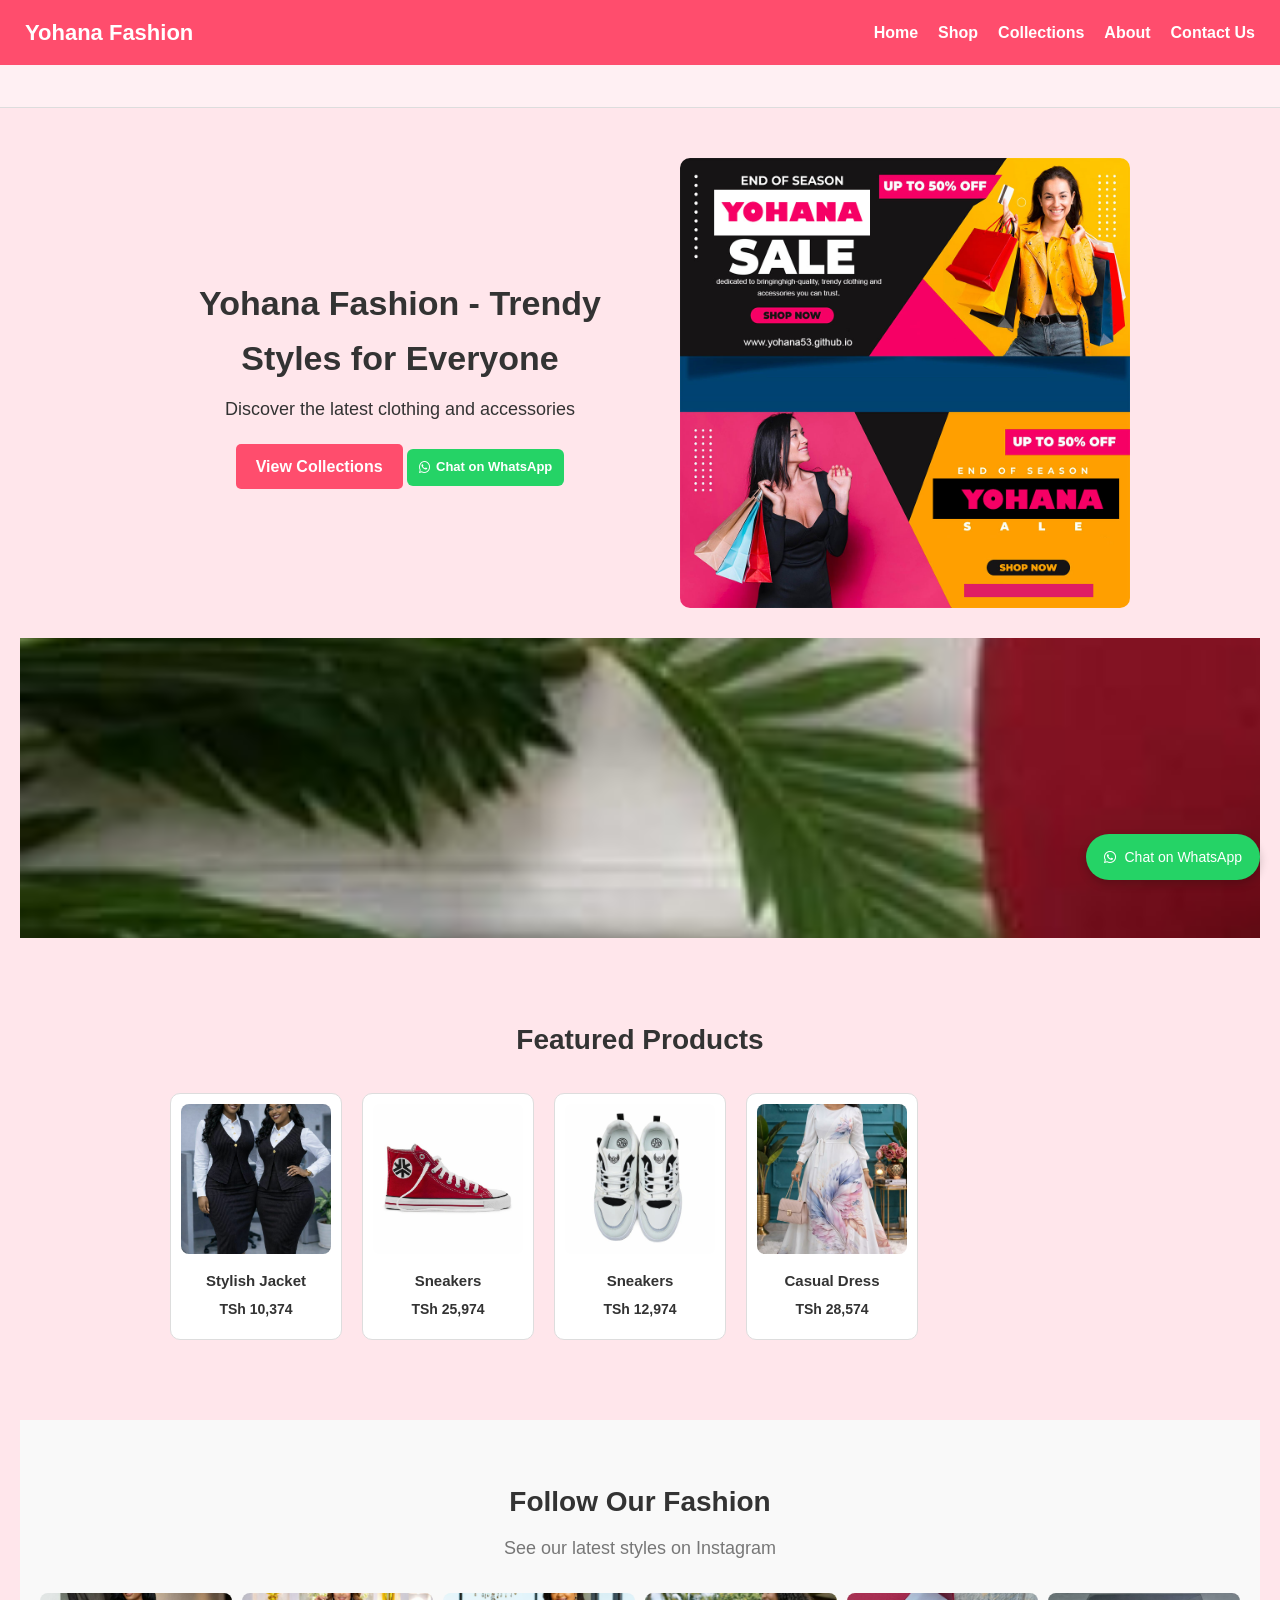
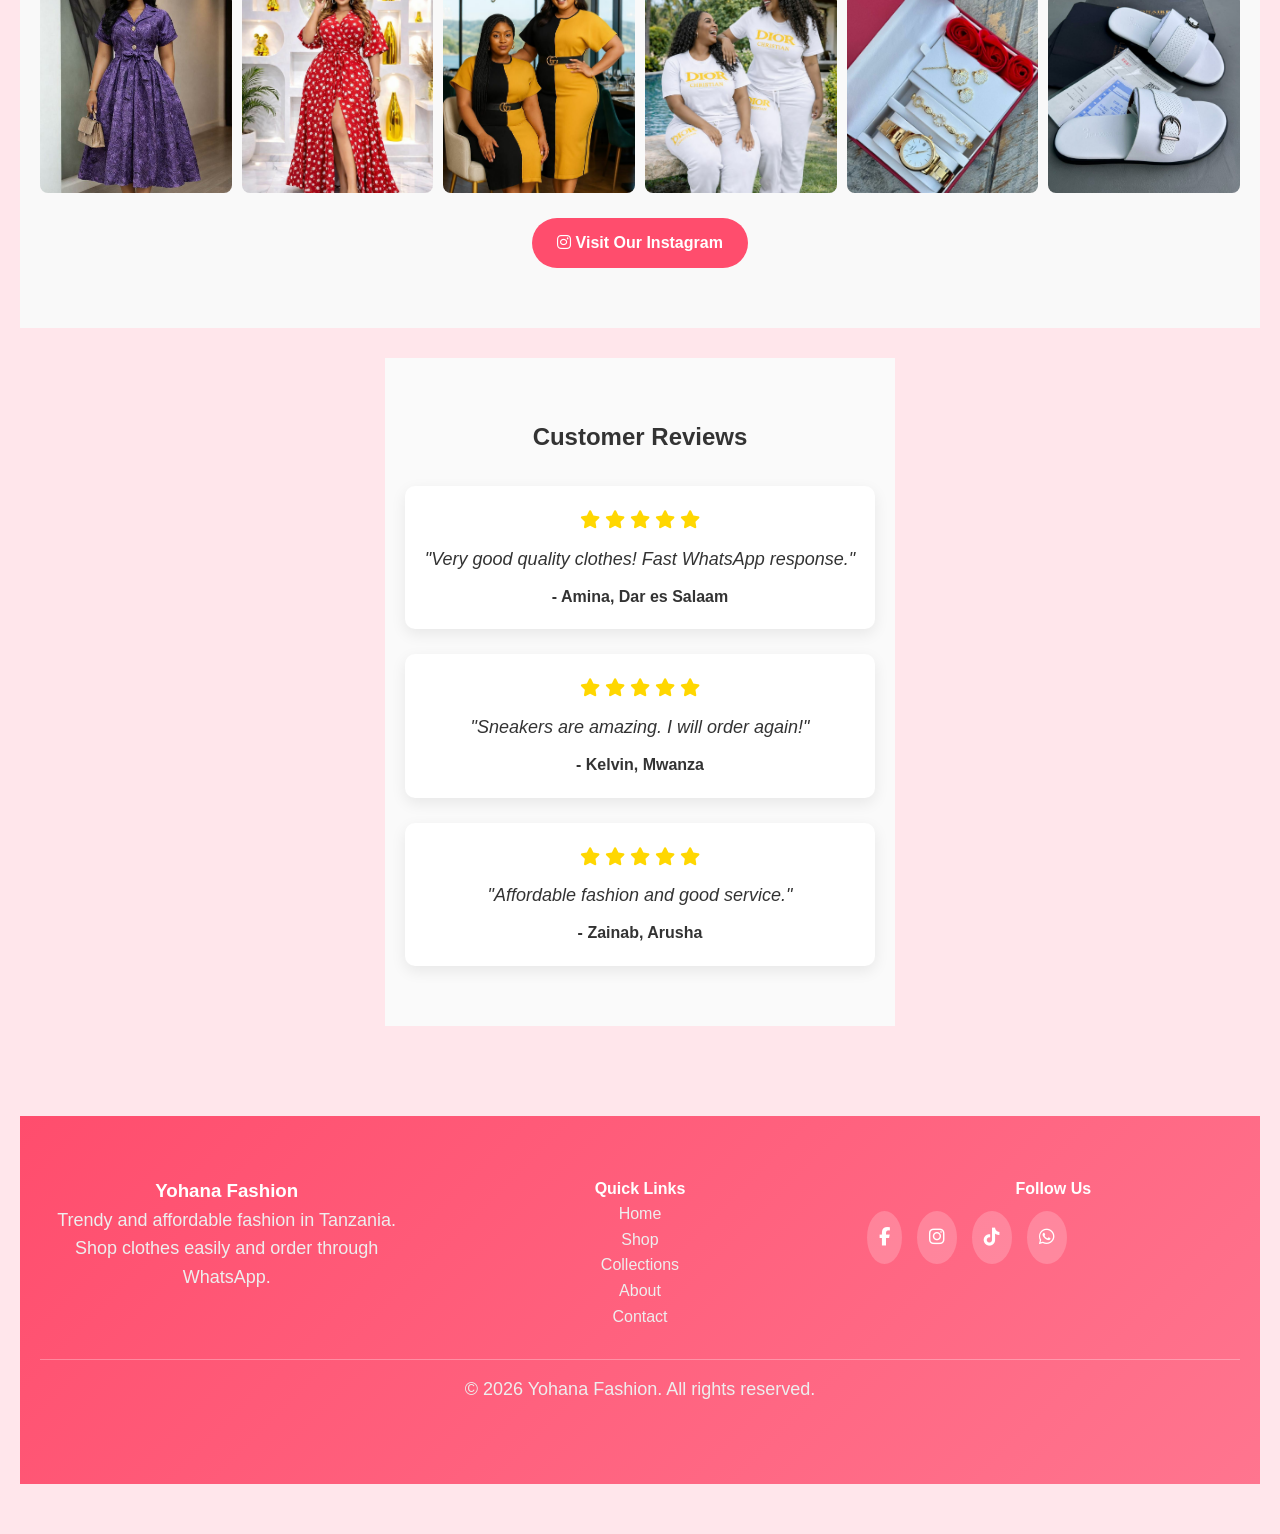
==== commit cfc395bf: "Update index.html" ====
--- a/index.html
+++ b/index.html
@@ -80,7 +80,7 @@
 
 <img src="images/hero.jpg" alt="Fashion Banner" class="hero-img">
 
-</<!-- Sliding Banner -->
+<!-- Sliding Banner -->
 <section class="image-banner">
   <div class="banner-track">
     <img src="images/pi1.jpg" alt="Banner 1">
@@ -90,9 +90,7 @@
     <img src="images/pi5.jpg" alt="Banner 5">
     <img src="images/pi6.jpg" alt="Banner 6">
   </div>
-</section>section>
-
-
+</section>
 <!-- FEATURED PRODUCTS -->
 
 <section class="products">
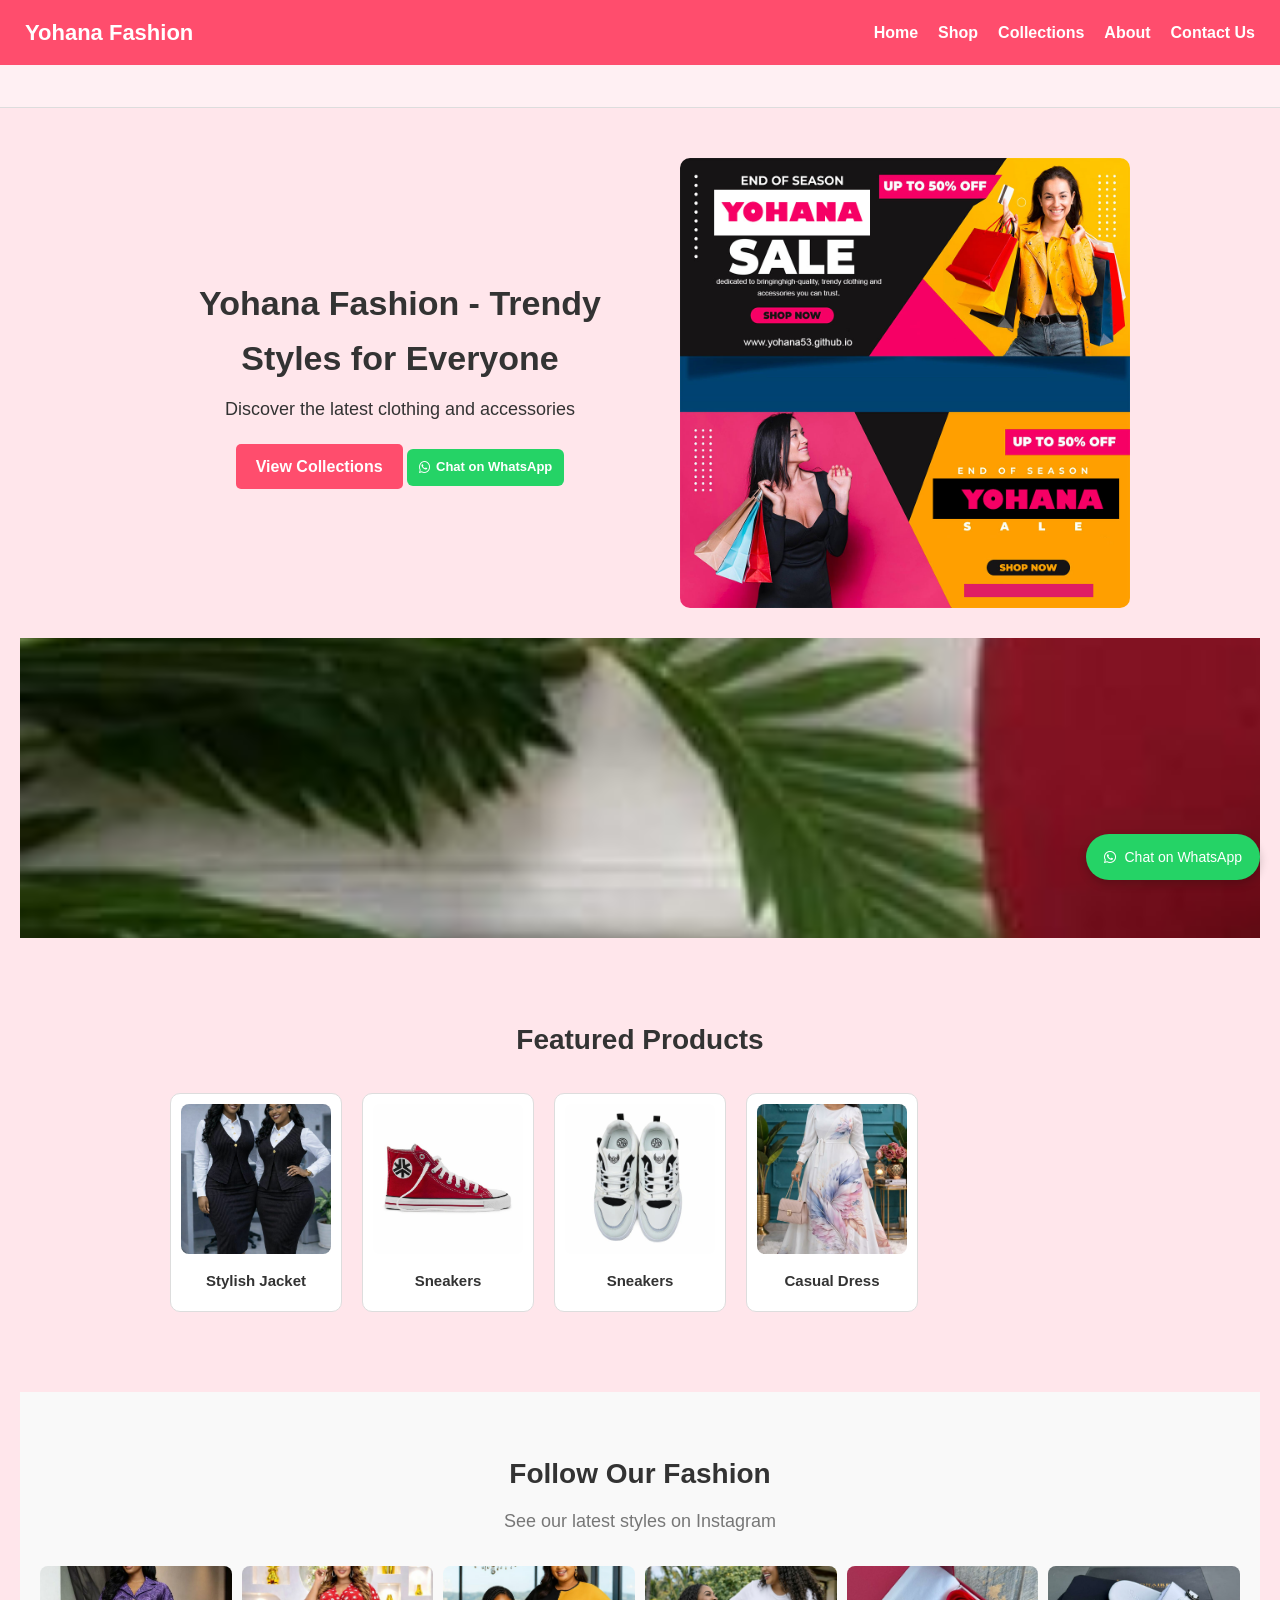
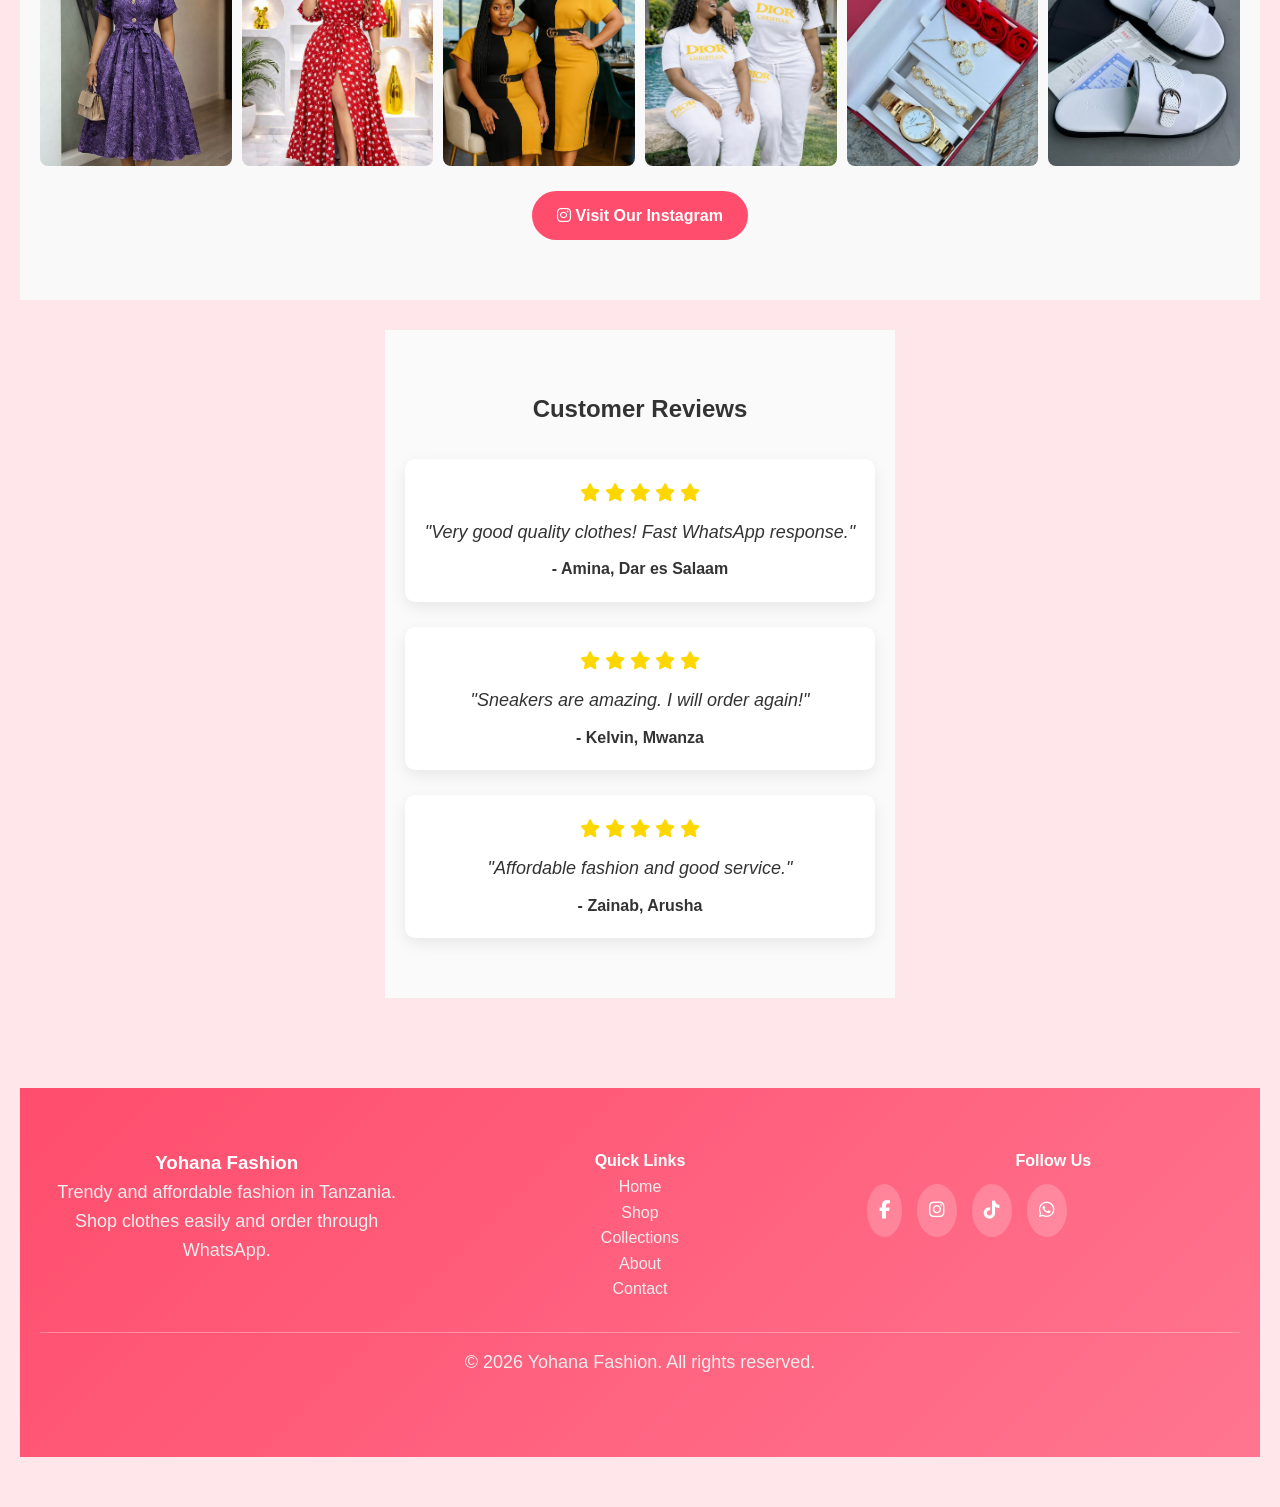
==== commit bb81264d: "Performance improvements: fix favicon placement, add lazy loading, fix missing closing tag, move scr" ====
--- a/index.html
+++ b/index.html
@@ -1,351 +1,302 @@
-<!DOCTYPE html>
-<html lang="en">
-<head>
-<meta charset="UTF-8">
-<meta name="viewport" content="width=device-width, initial-scale=1.0">
-
-<title>Yohana Fashion | Trendy Clothes in Dar es Salaam Tanzania</title>
-
-<meta name="description" content="Yohana Fashion offers trendy and affordable clothes in Dar es Salaam, Tanzania. Shop men, women, kids, shoes and more. Order easily via WhatsApp.">
-
-<meta name="keywords" content="Yohana Fashion, clothes in Tanzania, fashion in Dar es Salaam, men clothing Tanzania, women fashion Tanzania, kids clothes Tanzania, shoes Tanzania">
-
-<meta name="author" content="Yohana Fashion">
-
-<meta property="og:title" content="Yohana Fashion - Trendy Styles for Everyone">
-<meta property="og:description" content="Shop trendy and affordable fashion in Dar es Salaam. Order easily via WhatsApp.">
-<meta property="og:type" content="website">
-<meta property="og:url" content="https://yohana53.github.io">
-<meta property="og:image" content="https://yohana53.github.io/images/hero.jpg">
-
-<link rel="stylesheet" href="style.css">
-
-<link rel="stylesheet" href="https://cdnjs.cloudflare.com/ajax/libs/font-awesome/6.5.0/css/all.min.css">
-
-</head>
-
-<body>
-
-<header>
-
-<div class="logo">Yohana Fashion</div>
-
- <link rel="icon" href="/favicon.ico">
-<link rel="icon" type="image/png" sizes="64x64" href="/images/favicon.png">
-
-<div class="menu-toggle" id="menu-toggle">
-<i class="fas fa-bars"></i>
-</div>
-
-<nav id="navbar">
-<ul>
-<li><a href="index.html">Home</a></li>
-<li><a href="shop.html">Shop</a></li>
-<li><a href="collections.html">Collections</a></li>
-<li><a href="about.html">About</a></li>
-<li><a href="contact.html">Contact Us</a></li>
-</ul>
-</nav>
-
-</header>
-
-<div class="sliding-banner">
-  <span>This website is for presenting our collections. If you like our products,please reach out on WhatsApp.</span>
-</div>
-
-
-<!-- HERO -->
-
-<section class="hero">
-
-<div class="hero-content">
-
-<h1>Yohana Fashion - Trendy Styles for Everyone</h1>
-
-<p>Discover the latest clothing and accessories</p>
-
-<div class="hero-buttons">
-
-<a href="shop.html" class="btn">
-View Collections
-</a>
-
-<a href="https://wa.me/255715029419" target="_blank" class="btn whatsapp-btn">
-<i class="fab fa-whatsapp"></i> Chat on WhatsApp
-</a>
-
-</div>
-
-</div>
-
-<img src="images/hero.jpg" alt="Fashion Banner" class="hero-img">
-
-<!-- Sliding Banner -->
-<section class="image-banner">
-  <div class="banner-track">
-    <img src="images/pi1.jpg" alt="Banner 1">
-    <img src="images/pi2.jpg" alt="Banner 2">
-    <img src="images/pi3.jpg" alt="Banner 3">
-    <img src="images/pi4.jpg" alt="Banner 4">
-    <img src="images/pi5.jpg" alt="Banner 5">
-    <img src="images/pi6.jpg" alt="Banner 6">
-  </div>
-</section>
-<!-- FEATURED PRODUCTS -->
-
-<section class="products">
-
-<h2>Featured Products</h2>
-
-<div class="product-grid">
-
-<div class="product">
-
-<img src="images/jacket.jpg" alt="Stylish Jacket">
-
-<h3>Stylish Jacket</h3>
-
-<p class="price" data-price="3.99"></p>
-
-
-</div>
-
-
-<div class="product">
-
-<img src="images/sneaker.jpg" alt="Modern Sneakers">
-
-<h3>Sneakers</h3>
-
-<p class="price" data-price="9.99"></p>
-
-
-</div>
-
-<div class="product">
-
-<img src="images/modernsneaker.jpg" alt="Modern Sneakers">
-
-<h3>Sneakers</h3>
-
-<p class="price" data-price="4.99"></p>
-</div>
-<div class="product">
-
-<img src="images/dress.jpg" alt="Casual Dress">
-
-<h3>Casual Dress</h3>
-
-<p class="price" data-price="10.99"></p
-
-</div>
-
-</div>
-
-</section>
-
- <!-- Instagram Gallery -->
-<section class="instagram-gallery">
-
-<h2>Follow Our Fashion</h2>
-<p>See our latest styles on Instagram</p>
-
-<div class="insta-grid">
-
-<img src="images/insta1.jpg" alt="Fashion style">
-<img src="images/insta2.jpg" alt="Fashion style">
-<img src="images/insta3.jpg" alt="Fashion style">
-<img src="images/insta4.jpg" alt="Fashion style">
-<img src="images/insta5.jpg" alt="Fashion style">
-<img src="images/insta6.jpg" alt="Fashion style">
-
-</div>
-
-<a href="#" class="insta-btn">
-<i class="fab fa-instagram"></i> Visit Our Instagram
-</a>
-
-</section>
-
-  <!-- CUSTOMER REVIEWS -->
-
-<section class="reviews">
-
-<h2>Customer Reviews</h2>
-
-<div class="reviews-container">
-
-<div class="review">
-
-<div class="stars">
-<i class="fas fa-star"></i>
-<i class="fas fa-star"></i>
-<i class="fas fa-star"></i>
-<i class="fas fa-star"></i>
-<i class="fas fa-star"></i>
-</div>
-
-<p>"Very good quality clothes! Fast WhatsApp response."</p>
-
-<h4>- Amina, Dar es Salaam</h4>
-
-</div>
-
-
-<div class="review">
-
-<div class="stars">
-<i class="fas fa-star"></i>
-<i class="fas fa-star"></i>
-<i class="fas fa-star"></i>
-<i class="fas fa-star"></i>
-<i class="fas fa-star"></i>
-</div>
-
-<p>"Sneakers are amazing. I will order again!"</p>
-
-<h4>- Kelvin, Mwanza</h4>
-
-</div>
-
-
-<div class="review">
-
-<div class="stars">
-<i class="fas fa-star"></i>
-<i class="fas fa-star"></i>
-<i class="fas fa-star"></i>
-<i class="fas fa-star"></i>
-<i class="fas fa-star"></i>
-</div>
-
-<p>"Affordable fashion and good service."</p>
-
-<h4>- Zainab, Arusha</h4>
-
-</div>
-
-</div>
-
-</section>
-
-
-
-<!-- Floating WhatsApp -->
-<a href="https://wa.me/255715029419" target="_blank" class="whatsapp-float">
-  <i class="fab fa-whatsapp"></i> Chat on WhatsApp
-</a>
-
-
-
-
-<!-- MODERN FOOTER -->
-
-<footer class="footer">
-
-<div class="footer-container">
-
-<div class="footer-about">
-<h3>Yohana Fashion</h3>
-<p>
-Trendy and affordable fashion in Tanzania.  
-Shop clothes easily and order through WhatsApp.
-</p>
-</div>
-
-
-<div class="footer-links">
-<h4>Quick Links</h4>
-<ul>
-<li><a href="index.html">Home</a></li>
-<li><a href="shop.html">Shop</a></li>
-<li><a href="collections.html">Collections</a></li>
-<li><a href="about.html">About</a></li>
-<li><a href="contact.html">Contact</a></li>
-</ul>
-</div>
-
-
-<div class="footer-social">
-<h4>Follow Us</h4>
-
-<div class="social-icons">
-
-<a href="#"><i class="fab fa-facebook-f"></i></a>
-
-<a href="#"><i class="fab fa-instagram"></i></a>
-
-<a href="#"><i class="fab fa-tiktok"></i></a>
-
-<a href="https://wa.me/255715029419">
-<i class="fab fa-whatsapp"></i>
-</a>
-
-</div>
-
-</div>
-
-</div>
-
-<div class="footer-bottom">
-<p>© 2026 Yohana Fashion. All rights reserved.</p>
-</div>
-
-</footer>
-
-
-
-
-<script>
-
-const menuToggle = document.getElementById('menu-toggle');
-
-const navbar = document.getElementById('navbar');
-
-const navLinks = document.querySelectorAll('#navbar a');
-
-
-menuToggle.addEventListener('click', () => {
-navbar.classList.toggle('active');
-});
-
-
-navLinks.forEach(link => {
-link.addEventListener('click', () => {
-navbar.classList.remove('active');
-});
-});
-
-
-const exchangeRate = 2600; // USD → Tanzanian Shilling approx
-
-document.querySelectorAll(".price").forEach(price => {
-
-let usd = price.getAttribute("data-price");
-
-let tsh = usd * exchangeRate;
-
-price.innerText = "TSh " + tsh.toLocaleString();
-
-});
-
-</script>
- 
-</body>
-</html>
-
-
-
-
-
-
-
-
-
-
-
-
-
-
-
-
+<!DOCTYPE html>
+<html lang="en">
+<head>
+<meta charset="UTF-8">
+<meta name="viewport" content="width=device-width, initial-scale=1.0">
+
+<title>Yohana Fashion | Trendy Clothes in Dar es Salaam Tanzania</title>
+
+<meta name="description" content="Yohana Fashion offers trendy and affordable clothes in Dar es Salaam, Tanzania. Shop men, women, kids, shoes and more. Order easily via WhatsApp.">
+
+<meta name="keywords" content="Yohana Fashion, clothes in Tanzania, fashion in Dar es Salaam, men clothing Tanzania, women fashion Tanzania, kids clothes Tanzania, shoes Tanzania">
+
+<meta name="author" content="Yohana Fashion">
+
+<meta property="og:title" content="Yohana Fashion - Trendy Styles for Everyone">
+<meta property="og:description" content="Shop trendy and affordable fashion in Dar es Salaam. Order easily via WhatsApp.">
+<meta property="og:type" content="website">
+<meta property="og:url" content="https://yohana53.github.io">
+<meta property="og:image" content="https://yohana53.github.io/images/hero.jpg">
+
+<link rel="icon" href="/favicon.ico">
+<link rel="icon" type="image/png" sizes="64x64" href="/images/favicon.png">
+
+<link rel="stylesheet" href="style.css">
+
+<link rel="stylesheet" href="https://cdnjs.cloudflare.com/ajax/libs/font-awesome/6.5.0/css/all.min.css">
+
+</head>
+
+<body>
+
+<header>
+
+<div class="logo">Yohana Fashion</div>
+
+<div class="menu-toggle" id="menu-toggle">
+<i class="fas fa-bars"></i>
+</div>
+
+<nav id="navbar">
+<ul>
+<li><a href="index.html">Home</a></li>
+<li><a href="shop.html">Shop</a></li>
+<li><a href="collections.html">Collections</a></li>
+<li><a href="about.html">About</a></li>
+<li><a href="contact.html">Contact Us</a></li>
+</ul>
+</nav>
+
+</header>
+
+<div class="sliding-banner">
+  <span>This website is for presenting our collections. If you like our products,please reach out on WhatsApp.</span>
+</div>
+
+
+<!-- HERO -->
+
+<section class="hero">
+
+<div class="hero-content">
+
+<h1>Yohana Fashion - Trendy Styles for Everyone</h1>
+
+<p>Discover the latest clothing and accessories</p>
+
+<div class="hero-buttons">
+
+<a href="shop.html" class="btn">
+View Collections
+</a>
+
+<a href="https://wa.me/255715029419" target="_blank" class="btn whatsapp-btn">
+<i class="fab fa-whatsapp"></i> Chat on WhatsApp
+</a>
+
+</div>
+
+</div>
+
+<img src="images/hero.jpg" alt="Fashion Banner" class="hero-img">
+
+<!-- Sliding Banner -->
+<section class="image-banner">
+  <div class="banner-track">
+    <img src="images/pi1.jpg" alt="Banner 1" loading="lazy">
+    <img src="images/pi2.jpg" alt="Banner 2" loading="lazy">
+    <img src="images/pi3.jpg" alt="Banner 3" loading="lazy">
+    <img src="images/pi4.jpg" alt="Banner 4" loading="lazy">
+    <img src="images/pi5.jpg" alt="Banner 5" loading="lazy">
+    <img src="images/pi6.jpg" alt="Banner 6" loading="lazy">
+  </div>
+</section>
+<!-- FEATURED PRODUCTS -->
+
+<section class="products">
+
+<h2>Featured Products</h2>
+
+<div class="product-grid">
+
+<div class="product">
+
+<img src="images/jacket.jpg" alt="Stylish Jacket" loading="lazy">
+
+<h3>Stylish Jacket</h3>
+
+<p class="price" data-price="3.99"></p>
+
+
+</div>
+
+
+<div class="product">
+
+<img src="images/sneaker.jpg" alt="Modern Sneakers" loading="lazy">
+
+<h3>Sneakers</h3>
+
+<p class="price" data-price="9.99"></p>
+
+
+</div>
+
+<div class="product">
+
+<img src="images/modernsneaker.jpg" alt="Modern Sneakers" loading="lazy">
+
+<h3>Sneakers</h3>
+
+<p class="price" data-price="4.99"></p>
+</div>
+<div class="product">
+
+<img src="images/dress.jpg" alt="Casual Dress" loading="lazy">
+
+<h3>Casual Dress</h3>
+
+<p class="price" data-price="10.99"></p>
+
+</div>
+
+</div>
+
+</section>
+
+ <!-- Instagram Gallery -->
+<section class="instagram-gallery">
+
+<h2>Follow Our Fashion</h2>
+<p>See our latest styles on Instagram</p>
+
+<div class="insta-grid">
+
+<img src="images/insta1.jpg" alt="Fashion style" loading="lazy">
+<img src="images/insta2.jpg" alt="Fashion style" loading="lazy">
+<img src="images/insta3.jpg" alt="Fashion style" loading="lazy">
+<img src="images/insta4.jpg" alt="Fashion style" loading="lazy">
+<img src="images/insta5.jpg" alt="Fashion style" loading="lazy">
+<img src="images/insta6.jpg" alt="Fashion style" loading="lazy">
+
+</div>
+
+<a href="#" class="insta-btn">
+<i class="fab fa-instagram"></i> Visit Our Instagram
+</a>
+
+</section>
+
+  <!-- CUSTOMER REVIEWS -->
+
+<section class="reviews">
+
+<h2>Customer Reviews</h2>
+
+<div class="reviews-container">
+
+<div class="review">
+
+<div class="stars">
+<i class="fas fa-star"></i>
+<i class="fas fa-star"></i>
+<i class="fas fa-star"></i>
+<i class="fas fa-star"></i>
+<i class="fas fa-star"></i>
+</div>
+
+<p>"Very good quality clothes! Fast WhatsApp response."</p>
+
+<h4>- Amina, Dar es Salaam</h4>
+
+</div>
+
+
+<div class="review">
+
+<div class="stars">
+<i class="fas fa-star"></i>
+<i class="fas fa-star"></i>
+<i class="fas fa-star"></i>
+<i class="fas fa-star"></i>
+<i class="fas fa-star"></i>
+</div>
+
+<p>"Sneakers are amazing. I will order again!"</p>
+
+<h4>- Kelvin, Mwanza</h4>
+
+</div>
+
+
+<div class="review">
+
+<div class="stars">
+<i class="fas fa-star"></i>
+<i class="fas fa-star"></i>
+<i class="fas fa-star"></i>
+<i class="fas fa-star"></i>
+<i class="fas fa-star"></i>
+</div>
+
+<p>"Affordable fashion and good service."</p>
+
+<h4>- Zainab, Arusha</h4>
+
+</div>
+
+</div>
+
+</section>
+
+
+
+<!-- Floating WhatsApp -->
+<a href="https://wa.me/255715029419" target="_blank" class="whatsapp-float">
+  <i class="fab fa-whatsapp"></i> Chat on WhatsApp
+</a>
+
+
+
+
+<!-- MODERN FOOTER -->
+
+<footer class="footer">
+
+<div class="footer-container">
+
+<div class="footer-about">
+<h3>Yohana Fashion</h3>
+<p>
+Trendy and affordable fashion in Tanzania.  
+Shop clothes easily and order through WhatsApp.
+</p>
+</div>
+
+
+<div class="footer-links">
+<h4>Quick Links</h4>
+<ul>
+<li><a href="index.html">Home</a></li>
+<li><a href="shop.html">Shop</a></li>
+<li><a href="collections.html">Collections</a></li>
+<li><a href="about.html">About</a></li>
+<li><a href="contact.html">Contact</a></li>
+</ul>
+</div>
+
+
+<div class="footer-social">
+<h4>Follow Us</h4>
+
+<div class="social-icons">
+
+<a href="#"><i class="fab fa-facebook-f"></i></a>
+
+<a href="#"><i class="fab fa-instagram"></i></a>
+
+<a href="#"><i class="fab fa-tiktok"></i></a>
+
+<a href="https://wa.me/255715029419">
+<i class="fab fa-whatsapp"></i>
+</a>
+
+</div>
+
+</div>
+
+</div>
+
+<div class="footer-bottom">
+<p>© 2026 Yohana Fashion. All rights reserved.</p>
+</div>
+
+</footer>
+
+
+
+
+<script src="script.js" defer></script>
+ 
+</body>
+</html>
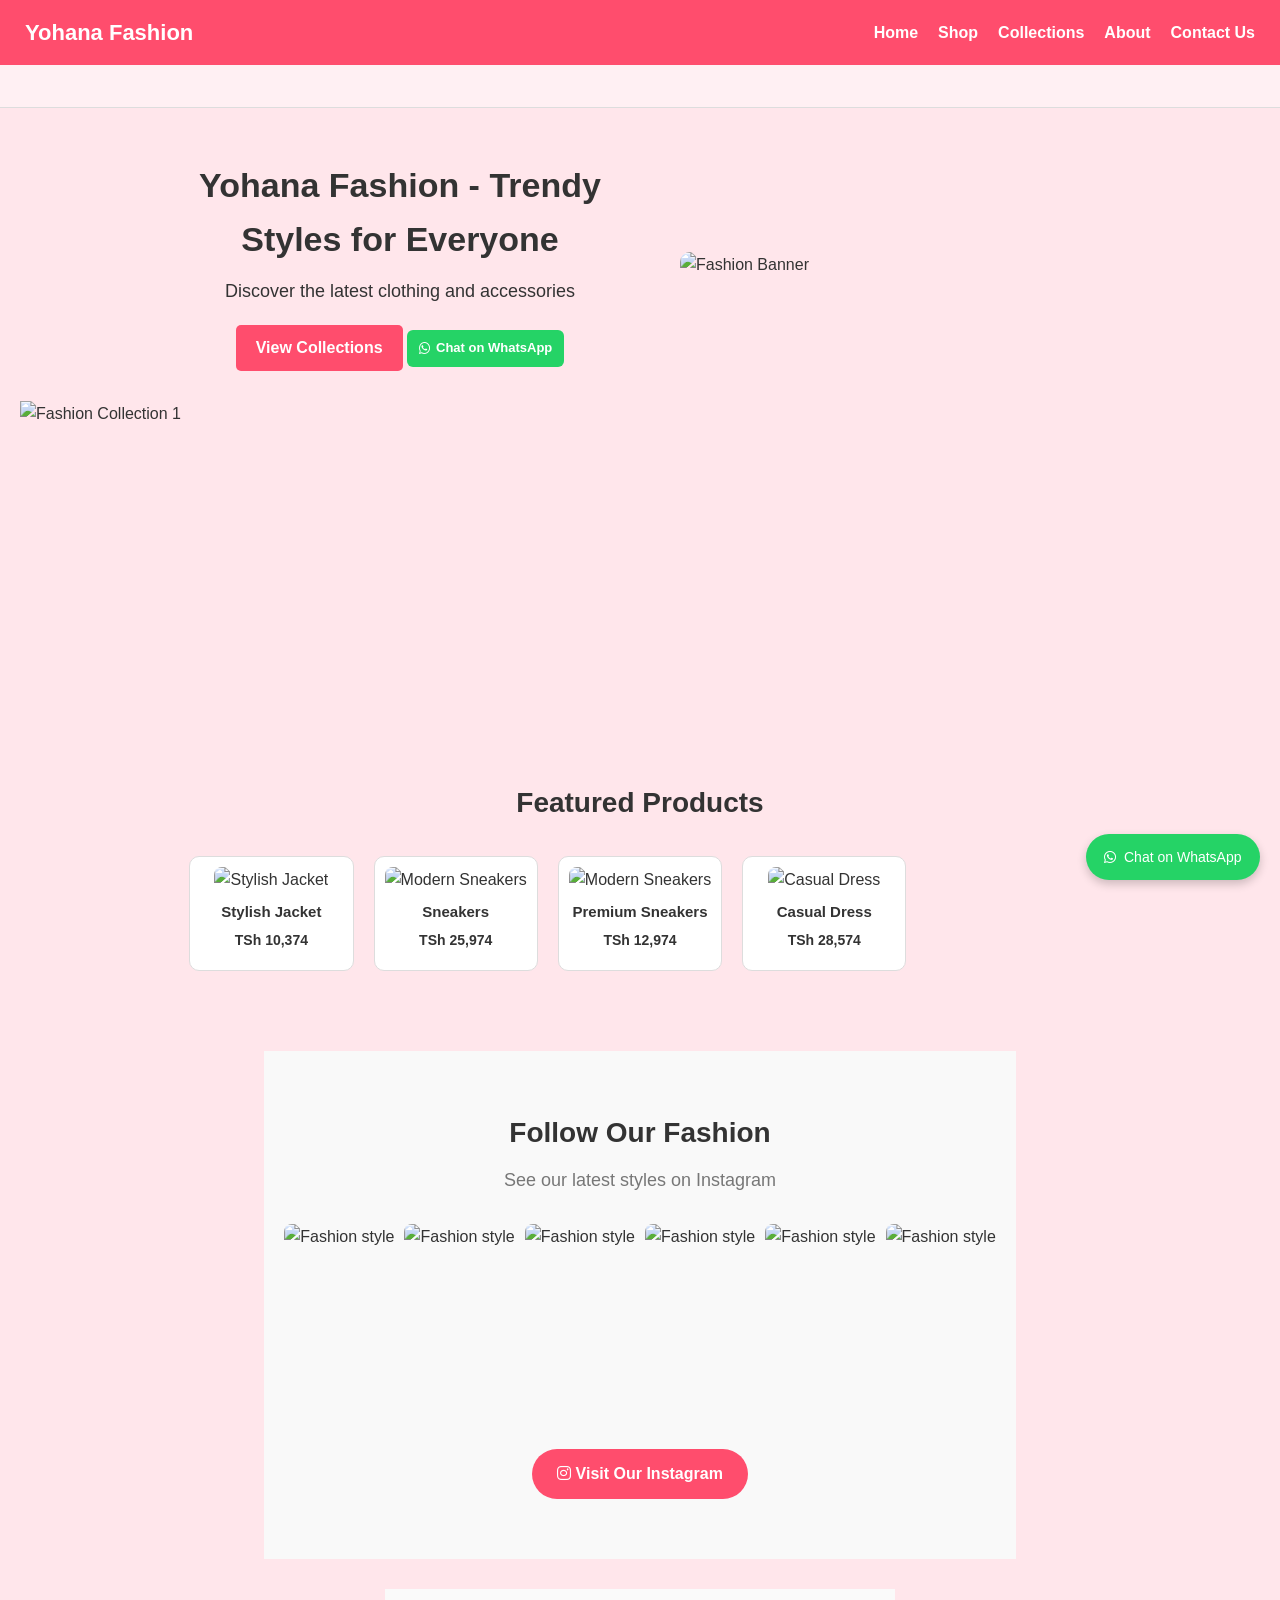
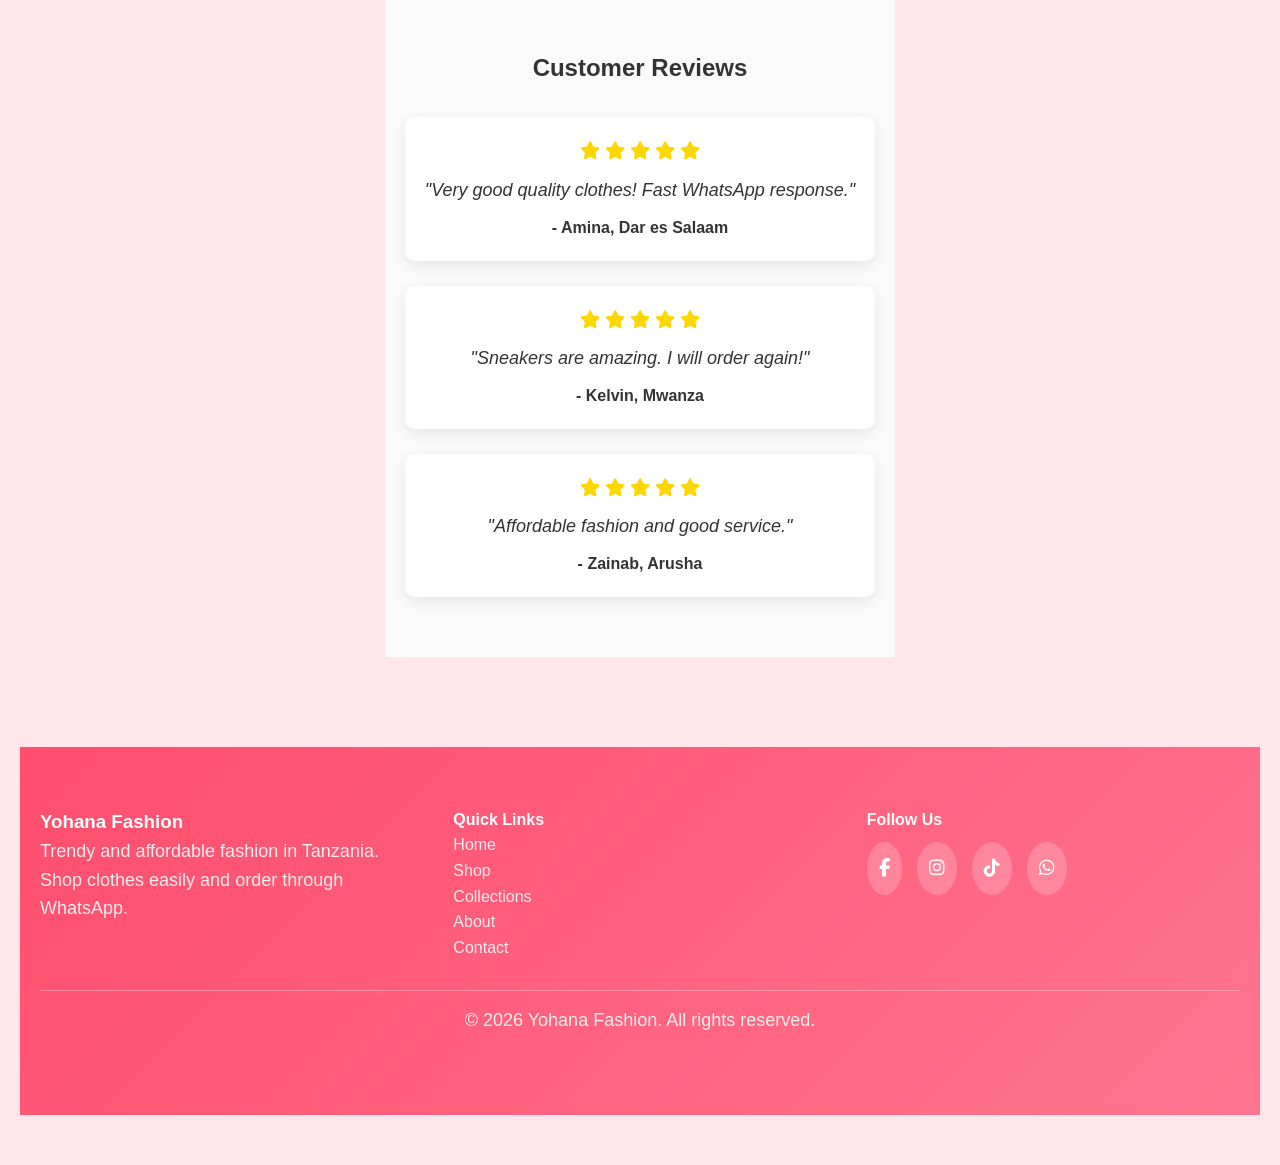
==== commit f9c0ad9b: "Update index.html: replace local images with high-quality Unsplash links, improve slider, add social" ====
--- a/index.html
+++ b/index.html
@@ -16,7 +16,7 @@
 <meta property="og:description" content="Shop trendy and affordable fashion in Dar es Salaam. Order easily via WhatsApp.">
 <meta property="og:type" content="website">
 <meta property="og:url" content="https://yohana53.github.io">
-<meta property="og:image" content="https://yohana53.github.io/images/hero.jpg">
+<meta property="og:image" content="https://images.unsplash.com/photo-1490481651871-ab68de25d43d?w=600">
 
 <link rel="icon" href="/favicon.ico">
 <link rel="icon" type="image/png" sizes="64x64" href="/images/favicon.png">
@@ -78,17 +78,17 @@
 
 </div>
 
-<img src="images/hero.jpg" alt="Fashion Banner" class="hero-img">
-
-<!-- Sliding Banner -->
+<img src="https://images.unsplash.com/photo-1490481651871-ab68de25d43d?w=500" alt="Fashion Banner" class="hero-img" loading="lazy">
+
+<!-- Enhanced Sliding Banner -->
 <section class="image-banner">
   <div class="banner-track">
-    <img src="images/pi1.jpg" alt="Banner 1" loading="lazy">
-    <img src="images/pi2.jpg" alt="Banner 2" loading="lazy">
-    <img src="images/pi3.jpg" alt="Banner 3" loading="lazy">
-    <img src="images/pi4.jpg" alt="Banner 4" loading="lazy">
-    <img src="images/pi5.jpg" alt="Banner 5" loading="lazy">
-    <img src="images/pi6.jpg" alt="Banner 6" loading="lazy">
+    <img src="https://images.unsplash.com/photo-1611591437281-460bfbe1220a?w=400" alt="Fashion Collection 1" loading="lazy">
+    <img src="https://images.unsplash.com/photo-1591195853828-11db59a44f6b?w=400" alt="Fashion Collection 2" loading="lazy">
+    <img src="https://images.unsplash.com/photo-1572635196237-14b3f281503f?w=400" alt="Fashion Accessories" loading="lazy">
+    <img src="https://images.unsplash.com/photo-1505740420928-5e560c06d30e?w=400" alt="Trendy Sneakers" loading="lazy">
+    <img src="https://images.unsplash.com/photo-1595651521606-4c5f0891b122?w=400" alt="Summer Collection" loading="lazy">
+    <img src="https://images.unsplash.com/photo-1550355291-bbee04a92027?w=400" alt="Casual Wear" loading="lazy">
   </div>
 </section>
 <!-- FEATURED PRODUCTS -->
@@ -101,7 +101,7 @@
 
 <div class="product">
 
-<img src="images/jacket.jpg" alt="Stylish Jacket" loading="lazy">
+<img src="https://images.unsplash.com/photo-1591028124307-94fbb88bf4a9?w=300" alt="Stylish Jacket" loading="lazy">
 
 <h3>Stylish Jacket</h3>
 
@@ -113,7 +113,7 @@
 
 <div class="product">
 
-<img src="images/sneaker.jpg" alt="Modern Sneakers" loading="lazy">
+<img src="https://images.unsplash.com/photo-1460353581641-37baddab0fa2?w=300" alt="Modern Sneakers" loading="lazy">
 
 <h3>Sneakers</h3>
 
@@ -124,15 +124,15 @@
 
 <div class="product">
 
-<img src="images/modernsneaker.jpg" alt="Modern Sneakers" loading="lazy">
-
-<h3>Sneakers</h3>
+<img src="https://images.unsplash.com/photo-1542291026-7eec264c27ff?w=300" alt="Modern Sneakers" loading="lazy">
+
+<h3>Premium Sneakers</h3>
 
 <p class="price" data-price="4.99"></p>
 </div>
 <div class="product">
 
-<img src="images/dress.jpg" alt="Casual Dress" loading="lazy">
+<img src="https://images.unsplash.com/photo-1595777707802-221eca15fbb2?w=300" alt="Casual Dress" loading="lazy">
 
 <h3>Casual Dress</h3>
 
@@ -152,16 +152,16 @@
 
 <div class="insta-grid">
 
-<img src="images/insta1.jpg" alt="Fashion style" loading="lazy">
-<img src="images/insta2.jpg" alt="Fashion style" loading="lazy">
-<img src="images/insta3.jpg" alt="Fashion style" loading="lazy">
-<img src="images/insta4.jpg" alt="Fashion style" loading="lazy">
-<img src="images/insta5.jpg" alt="Fashion style" loading="lazy">
-<img src="images/insta6.jpg" alt="Fashion style" loading="lazy">
-
-</div>
-
-<a href="#" class="insta-btn">
+<img src="https://images.unsplash.com/photo-1490481651871-ab68de25d43d?w=300" alt="Fashion style" loading="lazy">
+<img src="https://images.unsplash.com/photo-1509631179647-0177331693ae?w=300" alt="Fashion style" loading="lazy">
+<img src="https://images.unsplash.com/photo-1539572835612-5f4ee4591d64?w=300" alt="Fashion style" loading="lazy">
+<img src="https://images.unsplash.com/photo-1515621108029-d86f36b4b3e7?w=300" alt="Fashion style" loading="lazy">
+<img src="https://images.unsplash.com/photo-1558769132-cb1aea458c5e?w=300" alt="Fashion style" loading="lazy">
+<img src="https://images.unsplash.com/photo-1502716671518-f5ac0aab0e6d?w=300" alt="Fashion style" loading="lazy">
+
+</div>
+
+<a href="https://www.instagram.com" target="_blank" class="insta-btn">
 <i class="fab fa-instagram"></i> Visit Our Instagram
 </a>
 
@@ -271,13 +271,13 @@
 
 <div class="social-icons">
 
-<a href="#"><i class="fab fa-facebook-f"></i></a>
-
-<a href="#"><i class="fab fa-instagram"></i></a>
-
-<a href="#"><i class="fab fa-tiktok"></i></a>
-
-<a href="https://wa.me/255715029419">
+<a href="https://www.facebook.com" target="_blank" title="Facebook"><i class="fab fa-facebook-f"></i></a>
+
+<a href="https://www.instagram.com" target="_blank" title="Instagram"><i class="fab fa-instagram"></i></a>
+
+<a href="https://www.tiktok.com" target="_blank" title="TikTok"><i class="fab fa-tiktok"></i></a>
+
+<a href="https://wa.me/255715029419" target="_blank" title="WhatsApp">
 <i class="fab fa-whatsapp"></i>
 </a>
 
--- a/style.css
+++ b/style.css
@@ -1,704 +1,698 @@
-/* ===== GLOBAL ===== */
-
-*{
-margin:0;
-padding:0;
-box-sizing:border-box;
-}
-
-html,body{
-width:100%;
-overflow-x:hidden;
-font-family:Arial,sans-serif;
-background:#fff;
-color:#333;
-line-height:1.6;
-}
-
-
-/* ===== HEADER ===== */
-
-header{
-display:flex;
-justify-content:space-between;
-align-items:center;
-background:#ff4d6d;
-padding:15px 25px;
-position:sticky;
-top:0;
-z-index:1000;
-}
-
-.logo{
-color:#fff;
-font-size:22px;
-font-weight:bold;
-}
-
-nav ul{
-list-style:none;
-display:flex;
-gap:20px;
-}
-
-nav ul li a{
-color:#fff;
-text-decoration:none;
-font-weight:600;
-}
-
-nav ul li a:hover{
-color:#25D366;
-}
-
-
-/* ===== MOBILE MENU ===== */
-
-.menu-toggle{
-display:none;
-font-size:26px;
-color:#fff;
-cursor:pointer;
-}
-
-@media(max-width:768px){
-
-.menu-toggle{
-display:block;
-}
-
-#navbar{
-position:absolute;
-top:70px;
-right:20px;
-width:220px;
-background:#111;
-border-radius:10px;
-box-shadow:0 10px 20px rgba(0,0,0,0.4);
-opacity:0;
-transform:translateY(-10px);
-pointer-events:none;
-transition:.3s;
-}
-
-#navbar.active{
-opacity:1;
-transform:translateY(0);
-pointer-events:auto;
-}
-
-#navbar ul{
-flex-direction:column;
-padding:15px;
-}
-
-#navbar ul li{
-border-bottom:1px solid rgba(255,255,255,.1);
-}
-
-#navbar ul li a{
-display:block;
-padding:12px;
-}
-
-}
-
-.sliding-banner{
-width:100%;
-background:#fff0f3;
-overflow:hidden;
-white-space:nowrap;
-padding:8px 0;
-border-bottom:1px solid #ddd;
-position:relative;
-z-index:10;
-}
-
-.sliding-banner span{
-display:inline-block;
-padding-left:100%;
-animation:slideText 15s linear infinite;
-font-size:15px;
-color:#333;
-font-weight:bold;
-}
-
-@keyframes slideText{
-0%{transform:translateX(0);}
-100%{transform:translateX(-100%);}
-}
-
-/* ===== SLIDING IMAGE BANNER ===== */
-.image-banner {
-  width: 100%;
-  overflow: hidden;
-  position: relative;
-  height: 300px; /* adjust height as needed */
-}
-
-.image-banner .banner-track {
-  display: flex;
-  width: calc(300px * 12); /* 6 images repeated twice */
-  animation: slideBanner 30s linear infinite;
-}
-
-.image-banner img {
-  width: 100%;
-  height: 300px;
-  object-fit: cover;
-  flex-shrink: 0;
-}
-
-/* Animation */
-@keyframes slideBanner {
-  0%   { transform: translateX(0); }
-  100% { transform: translateX(-50%); }
-}
-
-/* ===== HERO ===== */
-
-.hero{
-display:flex;
-flex-wrap:wrap;
-align-items:center;
-justify-content:center;
-padding:50px 20px;
-background:#ffe6eb;
-gap:30px;
-}
-
-.hero-content{
-max-width:500px;
-text-align:center;
-}
-
-.hero h1{
-font-size:34px;
-margin-bottom:10px;
-}
-
-.hero p{
-font-size:18px;
-margin-bottom:20px;
-}
-
-.hero-img{
-max-width:450px;
-width:100%;
-border-radius:10px;
-}
-
-
-/* ===== BUTTONS ===== */
-
-.btn{
-display:inline-block;
-padding:10px 20px;
-background:#ff4d6d;
-color:#fff;
-text-decoration:none;
-border-radius:5px;
-font-weight:bold;
-transition:.3s;
-}
-
-.btn:hover{
-background:#e03c5f;
-transform:scale(1.05);
-}
-
-
-/* ===== WHATSAPP BUTTON ===== */
-
-.whatsapp-btn{
-background:#25D366;
-color:#fff;
-padding:8px 12px;
-border-radius:6px;
-display:inline-flex;
-align-items:center;
-gap:6px;
-font-size:13px;
-text-decoration:none;
-font-weight:bold;
-transition:.3s;
-}
-
-.whatsapp-btn:hover{
-background:#1ebe5d;
-transform:scale(1.05);
-}
-
-
-/* ===== PRODUCTS ===== */
-
-.products{
-text-align:center;
-padding:50px 15px;
-}
-
-.products h2{
-font-size:28px;
-margin-bottom:30px;
-}
-
-.product-grid{
-display:grid;
-grid-template-columns:repeat(5,1fr);
-gap:20px;
-max-width:1200px;
-margin:auto;
-}
-
-.product{
-border:1px solid #ddd;
-border-radius:10px;
-padding:10px;
-background:#fff;
-transition:.3s;
-}
-
-.product:hover{
-transform:translateY(-6px);
-box-shadow:0 6px 15px rgba(0,0,0,.2);
-}
-
-.product img{
-width:100%;
-height:150px;
-object-fit:cover;
-border-radius:8px;
-margin-bottom:8px;
-}
-
-.product h3{
-font-size:15px;
-margin-bottom:5px;
-}
-
-.product p{
-font-weight:bold;
-font-size:14px;
-margin-bottom:8px;
-}
-
-/*shop page*/
-.banner {
-  Text-color:‎#ff4d6d‎
-;
-  text-align:center;
-}
-/* ===== Shop Section ===== */
-.shop {
-  text-align: center;
-  padding: 50px 20px;
-}
-
-.shop h1 {
-  font-size: 32px;
-  margin-bottom: 30px;
-}
-/* Carousel container */
-.carousel-container {
-  margin: 40px 0;
-}
-
-.carousel-container h2 {
-  margin-left: 20px;
-  color: #ff4d6d;
-  font-size: 24px;
-  margin-bottom: 10px;
-}
-
-/* Carousel */
-.carousel {
-  display: flex;
-  gap: 20px;
-  overflow-x: auto;
-  padding: 10px 20px;
-  scroll-behavior: smooth;
-}
-
-.carousel::-webkit-scrollbar {
-  height: 8px;
-}
-
-.carousel::-webkit-scrollbar-thumb {
-  background-color: #ff4d6d;
-  border-radius: 4px;
-}
-
-/* ===== ABOUT PAGE ===== */
-
-.about-hero img{
-width:100%;
-height:auto;
-object-fit:cover;
-border-radius:10px;
-margin-bottom:40px;
-}
-
-.about{
-text-align:center;
-padding:50px 20px;
-max-width:900px;
-margin:auto;
-}
-
-.about h1{
-font-size:32px;
-color:#ff4d6d;
-margin-bottom:25px;
-}
-
-.about p{
-font-size:18px;
-margin-bottom:20px;
-line-height:1.8;
-}
-
-.team{
-display:flex;
-flex-wrap:wrap;
-justify-content:center;
-gap:30px;
-margin:40px 0;
-}
-
-.team-member{
-text-align:center;
-max-width:200px;
-}
-
-.team-member img{
-width:100%;
-border-radius:10px;
-margin-bottom:10px;
-transition:.3s;
-}
-
-.team-member img:hover{
-transform:scale(1.05);
-box-shadow:0 6px 12px rgba(0,0,0,.15);
-}
-
-.team-member p{
-font-weight:bold;
-}
-
-
-/* ===== PROMISE ===== */
-
-.our-promise{
-display:flex;
-flex-wrap:wrap;
-justify-content:center;
-gap:40px;
-margin:40px 0;
-}
-
-.promise-item{
-max-width:250px;
-text-align:center;
-padding:20px;
-border-radius:10px;
-background:#ffe6eb;
-transition:.3s;
-}
-
-.promise-item i{
-font-size:40px;
-color:#ff4d6d;
-margin-bottom:10px;
-}
-
-.promise-item:hover{
-transform:translateY(-5px);
-box-shadow:0 6px 12px rgba(0,0,0,.15);
-}
-
-
-/* ===== CONTACT ===== */
-
-.contact{
-text-align:center;
-padding:50px 20px;
-}
-
-.contact h1{
-font-size:32px;
-margin-bottom:20px;
-}
-
-.contact p{
-font-size:18px;
-margin-bottom:30px;
-}
-
-.contact-info{
-display:flex;
-flex-direction:column;
-align-items:center;
-gap:20px;
-}
-
-.info-item{
-display:flex;
-align-items:center;
-gap:10px;
-font-size:18px;
-}
-
-.info-item i{
-color:#ff4d6d;
-font-size:22px;
-}
-
-
-/* ===== REVIEWS ===== */
-
-.reviews{
-padding:60px 20px;
-background:#fafafa;
-text-align:center;
-}
-
-.reviews-container{
-display:grid;
-grid-template-columns:repeat(auto-fit,minmax(250px,1fr));
-gap:25px;
-margin-top:30px;
-}
-
-.review{
-background:white;
-padding:20px;
-border-radius:10px;
-box-shadow:0 5px 15px rgba(0,0,0,0.08);
-}
-
-.review p{
-font-style:italic;
-margin:10px 0;
-}
-
-.stars{
-color:#FFD700;
-font-size:18px;
-}
-
-
-/* ===== INSTAGRAM ===== */
-
-.instagram-gallery{
-padding:60px 20px;
-text-align:center;
-background:#f9f9f9;
-}
-
-.instagram-gallery h2{
-font-size:28px;
-margin-bottom:10px;
-}
-
-.instagram-gallery p{
-color:#777;
-margin-bottom:30px;
-}
-
-.insta-grid{
-display:grid;
-grid-template-columns:repeat(6,1fr);
-gap:10px;
-max-width:1200px;
-margin:auto;
-}
-
-.insta-grid img{
-width:100%;
-height:200px;
-object-fit:cover;
-border-radius:8px;
-transition:.3s;
-}
-
-.insta-grid img:hover{
-transform:scale(1.05);
-}
-
-.insta-btn{
-display:inline-block;
-margin-top:25px;
-background:#ff4d6d;
-color:white;
-padding:12px 25px;
-border-radius:30px;
-text-decoration:none;
-font-weight:600;
-}
-
-
-/* ===== FLOAT WHATSAPP ===== */
-.whatsapp-float {
-  position: fixed;
-  bottom: 20px;
-  right: 20px;
-  background: #25D366;
-  color: white;
-  padding: 12px 18px;
-  border-radius: 30px;
-  font-size: 14px;
-  text-decoration: none;
-  display: flex;
-  align-items: center;
-  gap: 8px;
-  box-shadow: 0 4px 10px rgba(0,0,0,0.2);
-  animation: pulse 2s infinite; /* add pulsing animation */
-}
-
-/* Pulse animation */
-@keyframes pulse {
-  0% {
-    transform: scale(1);
-    box-shadow: 0 0 0 rgba(37, 211, 102, 0.7);
-  }
-  50% {
-    transform: scale(1.1);
-    box-shadow: 0 0 20px rgba(37, 211, 102, 0.7);
-  }
-  100% {
-    transform: scale(1);
-    box-shadow: 0 0 0 rgba(37, 211, 102, 0.7);
-  }
-}
-
-
-/* ===== FOOTER ===== */
-
-.footer{
-background:linear-gradient(135deg,#ff4d6d,#ff758f);
-color:white;
-padding:60px 20px;
-margin-top:60px;
-}
-
-.footer-container{
-max-width:1200px;
-margin:auto;
-display:grid;
-grid-template-columns:repeat(3,1fr);
-gap:40px;
-}
-
-.footer p{
-color:#eee;
-line-height:1.6;
-}
-
-.footer-links ul{
-list-style:none;
-}
-
-.footer-links a{
-color:#eee;
-text-decoration:none;
-}
-
-.footer-links a:hover{
-color:white;
-}
-
-
-/* SOCIAL ICONS */
-
-.social-icons{
-display:flex;
-gap:15px;
-margin-top:10px;
-}
-
-.social-icons a{
-font-size:18px;
-color:white;
-background:rgba(255,255,255,0.2);
-padding:12px;
-border-radius:50%;
-transition:.3s;
-}
-
-.social-icons a:hover{
-background:white;
-color:#ff4d6d;
-transform:scale(1.1);
-}
-
-.footer-bottom{
-text-align:center;
-margin-top:30px;
-border-top:1px solid rgba(255,255,255,.3);
-padding-top:15px;
-}
-
-
-/* ===== RESPONSIVE ===== */
-
-@media(max-width:900px){
-
-.product-grid{
-grid-template-columns:repeat(3,1fr);
-}
-
-}
-
-@media(max-width:768px){
-
-.footer-container{
-grid-template-columns:1fr;
-text-align:center;
-}
-
-.social-icons{
-justify-content:center;
-flex-wrap:wrap;
-}
-
-.insta-grid{
-grid-template-columns:repeat(2,1fr);
-}
-
-}
-
-@media(max-width:600px){
-
-.product-grid{
-grid-template-columns:repeat(2,1fr);
-gap:10px;
-}
-
-.product img{
-height:130px;
-}
-
-}
-
-@media(max-width:350px){
-
-.product-grid{
-grid-template-columns:1fr;
-}
-
-}
-
-/* ===== Footer ===== */
-footer {
-  text-align: center;
-  padding: 20px;
-  background-color: #ff4d6d;
-  color: #fff;
-  margin-top: 40px;
-}
-
-
-
-
-
+/* ===== GLOBAL ===== */
+
+*{
+margin:0;
+padding:0;
+box-sizing:border-box;
+}
+
+html,body{
+width:100%;
+overflow-x:hidden;
+font-family:Arial,sans-serif;
+background:#fff;
+color:#333;
+line-height:1.6;
+}
+
+
+/* ===== HEADER ===== */
+
+header{
+display:flex;
+justify-content:space-between;
+align-items:center;
+background:#ff4d6d;
+padding:15px 25px;
+position:sticky;
+top:0;
+z-index:1000;
+}
+
+.logo{
+color:#fff;
+font-size:22px;
+font-weight:bold;
+}
+
+nav ul{
+list-style:none;
+display:flex;
+gap:20px;
+}
+
+nav ul li a{
+color:#fff;
+text-decoration:none;
+font-weight:600;
+}
+
+nav ul li a:hover{
+color:#25D366;
+}
+
+
+/* ===== MOBILE MENU ===== */
+
+.menu-toggle{
+display:none;
+font-size:26px;
+color:#fff;
+cursor:pointer;
+}
+
+@media(max-width:768px){
+
+.menu-toggle{
+display:block;
+}
+
+#navbar{
+position:absolute;
+top:70px;
+right:20px;
+width:220px;
+background:#111;
+border-radius:10px;
+box-shadow:0 10px 20px rgba(0,0,0,0.4);
+opacity:0;
+transform:translateY(-10px);
+pointer-events:none;
+transition:.3s;
+}
+
+#navbar.active{
+opacity:1;
+transform:translateY(0);
+pointer-events:auto;
+}
+
+#navbar ul{
+flex-direction:column;
+padding:15px;
+}
+
+#navbar ul li{
+border-bottom:1px solid rgba(255,255,255,.1);
+}
+
+#navbar ul li a{
+display:block;
+padding:12px;
+}
+
+}
+
+.sliding-banner{
+width:100%;
+background:#fff0f3;
+overflow:hidden;
+white-space:nowrap;
+padding:8px 0;
+border-bottom:1px solid #ddd;
+position:relative;
+z-index:10;
+}
+
+.sliding-banner span{
+display:inline-block;
+padding-left:100%;
+animation:slideText 15s linear infinite;
+font-size:15px;
+color:#333;
+font-weight:bold;
+}
+
+@keyframes slideText{
+0%{transform:translateX(0);}
+100%{transform:translateX(-100%);}
+}
+
+/* ===== SLIDING IMAGE BANNER ===== */
+.image-banner {
+  width: 100%;
+  overflow: hidden;
+  position: relative;
+  height: 300px;
+  contain: layout style paint;
+}
+
+.image-banner .banner-track {
+  display: flex;
+  width: calc(300px * 12);
+  animation: slideBanner 30s linear infinite;
+  will-change: transform;
+}
+
+.image-banner img {
+  width: 100%;
+  height: 300px;
+  object-fit: cover;
+  flex-shrink: 0;
+}
+
+/* Animation */
+@keyframes slideBanner {
+  0%   { transform: translateX(0); }
+  100% { transform: translateX(-50%); }
+}
+
+/* Respect user's motion preferences */
+@media (prefers-reduced-motion: reduce) {
+  .image-banner .banner-track,
+  .sliding-banner span,
+  .whatsapp-float {
+    animation: none !important;
+  }
+}
+
+/* ===== HERO ===== */
+
+.hero{
+display:flex;
+flex-wrap:wrap;
+align-items:center;
+justify-content:center;
+padding:50px 20px;
+background:#ffe6eb;
+gap:30px;
+}
+
+.hero-content{
+max-width:500px;
+text-align:center;
+}
+
+.hero h1{
+font-size:34px;
+margin-bottom:10px;
+}
+
+.hero p{
+font-size:18px;
+margin-bottom:20px;
+}
+
+.hero-img{
+max-width:450px;
+width:100%;
+border-radius:10px;
+}
+
+
+/* ===== BUTTONS ===== */
+
+.btn{
+display:inline-block;
+padding:10px 20px;
+background:#ff4d6d;
+color:#fff;
+text-decoration:none;
+border-radius:5px;
+font-weight:bold;
+transition:.3s;
+}
+
+.btn:hover{
+background:#e03c5f;
+transform:scale(1.05);
+}
+
+
+/* ===== WHATSAPP BUTTON ===== */
+
+.whatsapp-btn{
+background:#25D366;
+color:#fff;
+padding:8px 12px;
+border-radius:6px;
+display:inline-flex;
+align-items:center;
+gap:6px;
+font-size:13px;
+text-decoration:none;
+font-weight:bold;
+transition:.3s;
+}
+
+.whatsapp-btn:hover{
+background:#1ebe5d;
+transform:scale(1.05);
+}
+
+
+/* ===== PRODUCTS ===== */
+
+.products{
+text-align:center;
+padding:50px 15px;
+}
+
+.products h2{
+font-size:28px;
+margin-bottom:30px;
+}
+
+.product-grid{
+display:grid;
+grid-template-columns:repeat(5,1fr);
+gap:20px;
+max-width:1200px;
+margin:auto;
+}
+
+.product{
+border:1px solid #ddd;
+border-radius:10px;
+padding:10px;
+background:#fff;
+transition:.3s;
+}
+
+.product:hover{
+transform:translateY(-6px);
+box-shadow:0 6px 15px rgba(0,0,0,.2);
+}
+
+.product img{
+width:100%;
+height:150px;
+object-fit:cover;
+border-radius:8px;
+margin-bottom:8px;
+}
+
+.product h3{
+font-size:15px;
+margin-bottom:5px;
+}
+
+.product p{
+font-weight:bold;
+font-size:14px;
+margin-bottom:8px;
+}
+
+/* ===== Shop Section ===== */
+.shop {
+  text-align: center;
+  padding: 50px 20px;
+}
+
+.shop h1 {
+  font-size: 32px;
+  margin-bottom: 30px;
+}
+
+/* Carousel container */
+.carousel-container {
+  margin: 40px 0;
+}
+
+.carousel-container h2 {
+  margin-left: 20px;
+  color: #ff4d6d;
+  font-size: 24px;
+  margin-bottom: 10px;
+}
+
+/* Carousel */
+.carousel {
+  display: flex;
+  gap: 20px;
+  overflow-x: auto;
+  padding: 10px 20px;
+  scroll-behavior: smooth;
+}
+
+.carousel::-webkit-scrollbar {
+  height: 8px;
+}
+
+.carousel::-webkit-scrollbar-thumb {
+  background-color: #ff4d6d;
+  border-radius: 4px;
+}
+
+/* ===== ABOUT PAGE ===== */
+
+.about-hero img{
+width:100%;
+height:auto;
+object-fit:cover;
+border-radius:10px;
+margin-bottom:40px;
+}
+
+.about{
+text-align:center;
+padding:50px 20px;
+max-width:900px;
+margin:auto;
+}
+
+.about h1{
+font-size:32px;
+color:#ff4d6d;
+margin-bottom:25px;
+}
+
+.about p{
+font-size:18px;
+margin-bottom:20px;
+line-height:1.8;
+}
+
+.team{
+display:flex;
+flex-wrap:wrap;
+justify-content:center;
+gap:30px;
+margin:40px 0;
+}
+
+.team-member{
+text-align:center;
+max-width:200px;
+}
+
+.team-member img{
+width:100%;
+border-radius:10px;
+margin-bottom:10px;
+transition:.3s;
+}
+
+.team-member img:hover{
+transform:scale(1.05);
+box-shadow:0 6px 12px rgba(0,0,0,.15);
+}
+
+.team-member p{
+font-weight:bold;
+}
+
+
+/* ===== PROMISE ===== */
+
+.our-promise{
+display:flex;
+flex-wrap:wrap;
+justify-content:center;
+gap:40px;
+margin:40px 0;
+}
+
+.promise-item{
+max-width:250px;
+text-align:center;
+padding:20px;
+border-radius:10px;
+background:#ffe6eb;
+transition:.3s;
+}
+
+.promise-item i{
+font-size:40px;
+color:#ff4d6d;
+margin-bottom:10px;
+}
+
+.promise-item:hover{
+transform:translateY(-5px);
+box-shadow:0 6px 12px rgba(0,0,0,.15);
+}
+
+
+/* ===== CONTACT ===== */
+
+.contact{
+text-align:center;
+padding:50px 20px;
+}
+
+.contact h1{
+font-size:32px;
+margin-bottom:20px;
+}
+
+.contact p{
+font-size:18px;
+margin-bottom:30px;
+}
+
+.contact-info{
+display:flex;
+flex-direction:column;
+align-items:center;
+gap:20px;
+}
+
+.info-item{
+display:flex;
+align-items:center;
+gap:10px;
+font-size:18px;
+}
+
+.info-item i{
+color:#ff4d6d;
+font-size:22px;
+}
+
+
+/* ===== REVIEWS ===== */
+
+.reviews{
+padding:60px 20px;
+background:#fafafa;
+text-align:center;
+}
+
+.reviews-container{
+display:grid;
+grid-template-columns:repeat(auto-fit,minmax(250px,1fr));
+gap:25px;
+margin-top:30px;
+}
+
+.review{
+background:white;
+padding:20px;
+border-radius:10px;
+box-shadow:0 5px 15px rgba(0,0,0,0.08);
+}
+
+.review p{
+font-style:italic;
+margin:10px 0;
+}
+
+.stars{
+color:#FFD700;
+font-size:18px;
+}
+
+
+/* ===== INSTAGRAM ===== */
+
+.instagram-gallery{
+padding:60px 20px;
+text-align:center;
+background:#f9f9f9;
+}
+
+.instagram-gallery h2{
+font-size:28px;
+margin-bottom:10px;
+}
+
+.instagram-gallery p{
+color:#777;
+margin-bottom:30px;
+}
+
+.insta-grid{
+display:grid;
+grid-template-columns:repeat(6,1fr);
+gap:10px;
+max-width:1200px;
+margin:auto;
+}
+
+.insta-grid img{
+width:100%;
+height:200px;
+object-fit:cover;
+border-radius:8px;
+transition:.3s;
+}
+
+.insta-grid img:hover{
+transform:scale(1.05);
+}
+
+.insta-btn{
+display:inline-block;
+margin-top:25px;
+background:#ff4d6d;
+color:white;
+padding:12px 25px;
+border-radius:30px;
+text-decoration:none;
+font-weight:600;
+}
+
+
+/* ===== FLOAT WHATSAPP ===== */
+.whatsapp-float {
+  position: fixed;
+  bottom: 20px;
+  right: 20px;
+  background: #25D366;
+  color: white;
+  padding: 12px 18px;
+  border-radius: 30px;
+  font-size: 14px;
+  text-decoration: none;
+  display: flex;
+  align-items: center;
+  gap: 8px;
+  box-shadow: 0 4px 10px rgba(0,0,0,0.2);
+  animation: pulse 2s infinite;
+  contain: layout style paint;
+  will-change: transform;
+}
+
+/* Pulse animation */
+@keyframes pulse {
+  0% {
+    transform: scale(1);
+    box-shadow: 0 0 0 rgba(37, 211, 102, 0.7);
+  }
+  50% {
+    transform: scale(1.1);
+    box-shadow: 0 0 20px rgba(37, 211, 102, 0.7);
+  }
+  100% {
+    transform: scale(1);
+    box-shadow: 0 0 0 rgba(37, 211, 102, 0.7);
+  }
+}
+
+
+/* ===== FOOTER ===== */
+
+.footer{
+background:linear-gradient(135deg,#ff4d6d,#ff758f);
+color:white;
+padding:60px 20px;
+margin-top:60px;
+}
+
+.footer-container{
+max-width:1200px;
+margin:auto;
+display:grid;
+grid-template-columns:repeat(3,1fr);
+gap:40px;
+}
+
+.footer p{
+color:#eee;
+line-height:1.6;
+}
+
+.footer-links ul{
+list-style:none;
+}
+
+.footer-links a{
+color:#eee;
+text-decoration:none;
+}
+
+.footer-links a:hover{
+color:white;
+}
+
+
+/* SOCIAL ICONS */
+
+.social-icons{
+display:flex;
+gap:15px;
+margin-top:10px;
+}
+
+.social-icons a{
+font-size:18px;
+color:white;
+background:rgba(255,255,255,0.2);
+padding:12px;
+border-radius:50%;
+transition:.3s;
+}
+
+.social-icons a:hover{
+background:white;
+color:#ff4d6d;
+transform:scale(1.1);
+}
+
+.footer-bottom{
+text-align:center;
+margin-top:30px;
+border-top:1px solid rgba(255,255,255,.3);
+padding-top:15px;
+}
+
+
+/* ===== RESPONSIVE ===== */
+
+@media(max-width:900px){
+
+.product-grid{
+grid-template-columns:repeat(3,1fr);
+}
+
+}
+
+@media(max-width:768px){
+
+.footer-container{
+grid-template-columns:1fr;
+text-align:center;
+}
+
+.social-icons{
+justify-content:center;
+flex-wrap:wrap;
+}
+
+.insta-grid{
+grid-template-columns:repeat(2,1fr);
+}
+
+}
+
+@media(max-width:600px){
+
+.product-grid{
+grid-template-columns:repeat(2,1fr);
+gap:10px;
+}
+
+.product img{
+height:130px;
+}
+
+}
+
+@media(max-width:350px){
+
+.product-grid{
+grid-template-columns:1fr;
+}
+
+}
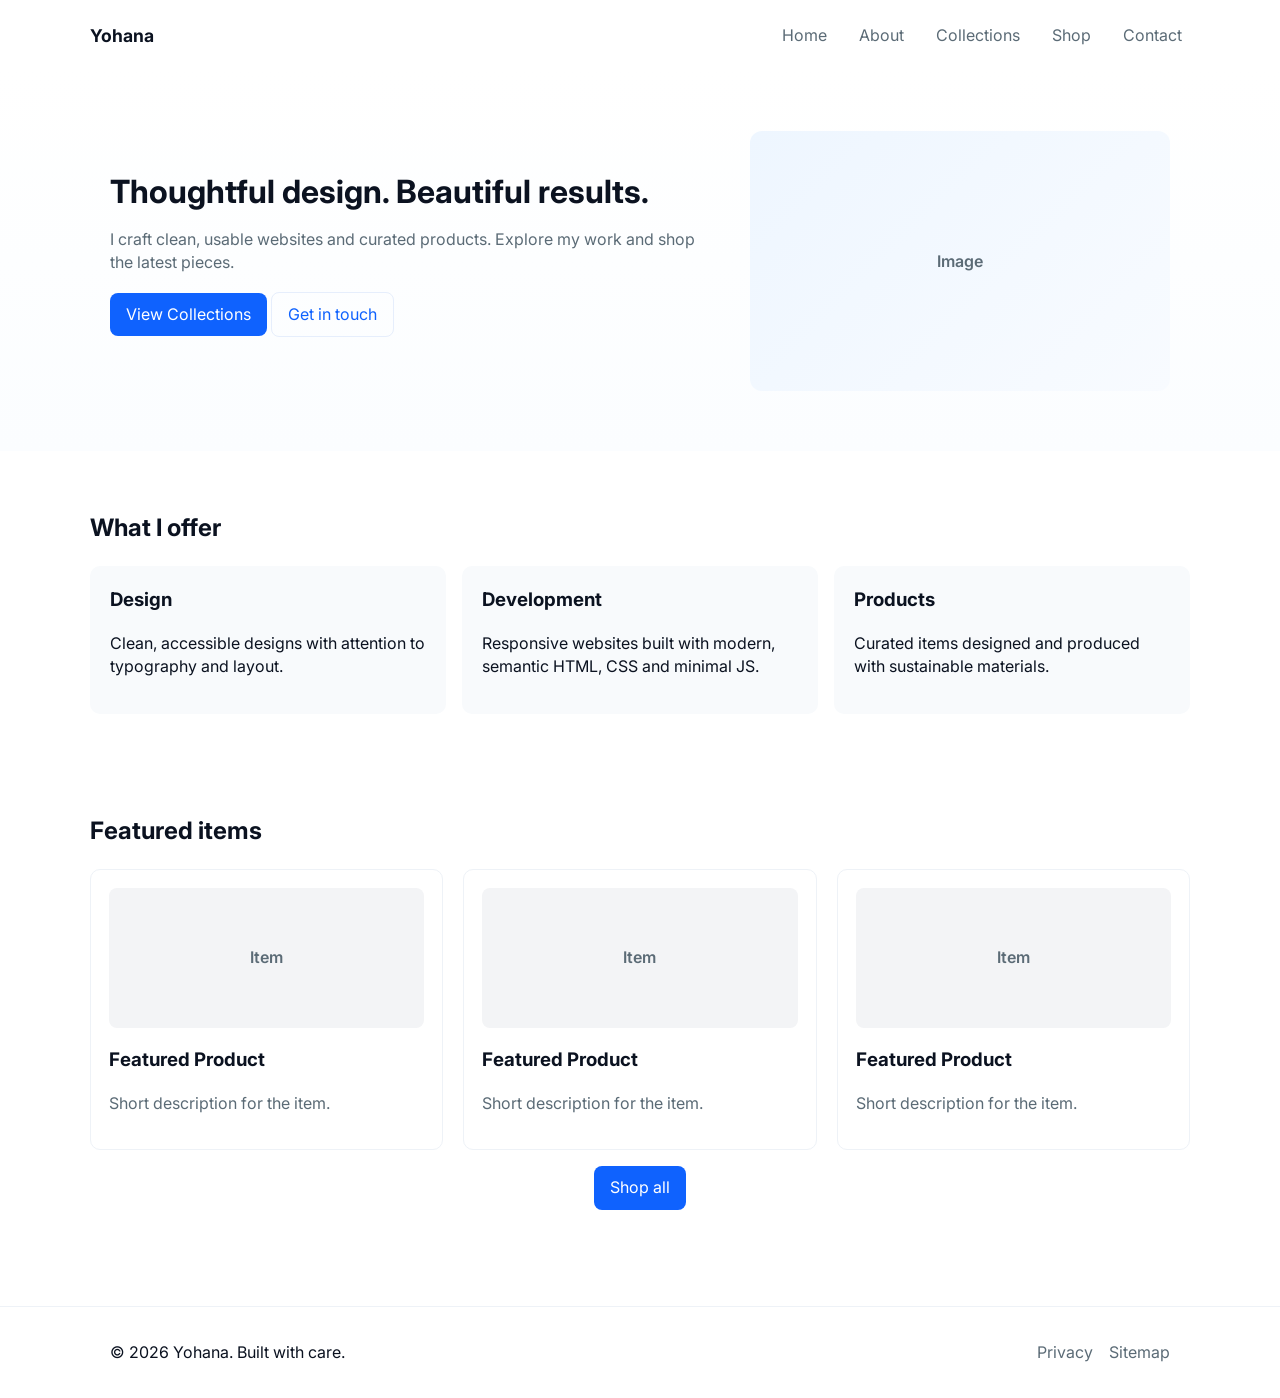
==== commit 23b9930d: "Redesign site: professional responsive template for all pages" ====
--- a/index.html
+++ b/index.html
@@ -1,302 +1,96 @@
-<!DOCTYPE html>
+<!doctype html>
 <html lang="en">
 <head>
-<meta charset="UTF-8">
-<meta name="viewport" content="width=device-width, initial-scale=1.0">
+  <meta charset="utf-8">
+  <meta name="viewport" content="width=device-width,initial-scale=1">
+  <title>Yohana — Home</title>
+  <meta name="description" content="Professional portfolio and shop">
+  <link href="https://fonts.googleapis.com/css2?family=Inter:wght@300;400;600;700&display=swap" rel="stylesheet">
+  <link rel="stylesheet" href="/style.css">
+</head>
+<body>
+  <header class="site-header">
+    <div class="container header-inner">
+      <a class="brand" href="/">Yohana</a>
+      <nav class="site-nav" id="site-nav">
+        <a href="/">Home</a>
+        <a href="/about.html">About</a>
+        <a href="/collections.html">Collections</a>
+        <a href="/shop.html">Shop</a>
+        <a href="/contact.html">Contact</a>
+      </nav>
+      <button class="nav-toggle" id="nav-toggle" aria-label="Toggle navigation">☰</button>
+    </div>
+  </header>
 
-<title>Yohana Fashion | Trendy Clothes in Dar es Salaam Tanzania</title>
+  <main>
+    <section class="hero">
+      <div class="container">
+        <div class="hero-grid">
+          <div>
+            <h1 class="hero-title">Thoughtful design. Beautiful results.</h1>
+            <p class="hero-lead">I craft clean, usable websites and curated products. Explore my work and shop the latest pieces.</p>
+            <p><a class="btn" href="/collections.html">View Collections</a> <a class="btn btn-ghost" href="/contact.html">Get in touch</a></p>
+          </div>
+          <div class="hero-image" aria-hidden="true">
+            <!-- Placeholder graphic -->
+            <div class="placeholder">Image</div>
+          </div>
+        </div>
+      </div>
+    </section>
 
-<meta name="description" content="Yohana Fashion offers trendy and affordable clothes in Dar es Salaam, Tanzania. Shop men, women, kids, shoes and more. Order easily via WhatsApp.">
+    <section class="container features">
+      <h2>What I offer</h2>
+      <div class="cards">
+        <article class="card">
+          <h3>Design</h3>
+          <p>Clean, accessible designs with attention to typography and layout.</p>
+        </article>
+        <article class="card">
+          <h3>Development</h3>
+          <p>Responsive websites built with modern, semantic HTML, CSS and minimal JS.</p>
+        </article>
+        <article class="card">
+          <h3>Products</h3>
+          <p>Curated items designed and produced with sustainable materials.</p>
+        </article>
+      </div>
+    </section>
 
-<meta name="keywords" content="Yohana Fashion, clothes in Tanzania, fashion in Dar es Salaam, men clothing Tanzania, women fashion Tanzania, kids clothes Tanzania, shoes Tanzania">
+    <section class="container latest">
+      <h2>Featured items</h2>
+      <div class="grid">
+        <article class="product">
+          <div class="product-thumb">Item</div>
+          <h3>Featured Product</h3>
+          <p class="muted">Short description for the item.</p>
+        </article>
+        <article class="product">
+          <div class="product-thumb">Item</div>
+          <h3>Featured Product</h3>
+          <p class="muted">Short description for the item.</p>
+        </article>
+        <article class="product">
+          <div class="product-thumb">Item</div>
+          <h3>Featured Product</h3>
+          <p class="muted">Short description for the item.</p>
+        </article>
+      </div>
+      <p class="align-center"><a class="btn" href="/shop.html">Shop all</a></p>
+    </section>
+  </main>
 
-<meta name="author" content="Yohana Fashion">
+  <footer class="site-footer">
+    <div class="container footer-inner">
+      <p>&copy; <span id="year"></span> Yohana. Built with care.</p>
+      <nav class="footer-nav">
+        <a href="/privacy.html">Privacy</a>
+        <a href="/sitemap.xml">Sitemap</a>
+      </nav>
+    </div>
+  </footer>
 
-<meta property="og:title" content="Yohana Fashion - Trendy Styles for Everyone">
-<meta property="og:description" content="Shop trendy and affordable fashion in Dar es Salaam. Order easily via WhatsApp.">
-<meta property="og:type" content="website">
-<meta property="og:url" content="https://yohana53.github.io">
-<meta property="og:image" content="https://images.unsplash.com/photo-1490481651871-ab68de25d43d?w=600">
-
-<link rel="icon" href="/favicon.ico">
-<link rel="icon" type="image/png" sizes="64x64" href="/images/favicon.png">
-
-<link rel="stylesheet" href="style.css">
-
-<link rel="stylesheet" href="https://cdnjs.cloudflare.com/ajax/libs/font-awesome/6.5.0/css/all.min.css">
-
-</head>
-
-<body>
-
-<header>
-
-<div class="logo">Yohana Fashion</div>
-
-<div class="menu-toggle" id="menu-toggle">
-<i class="fas fa-bars"></i>
-</div>
-
-<nav id="navbar">
-<ul>
-<li><a href="index.html">Home</a></li>
-<li><a href="shop.html">Shop</a></li>
-<li><a href="collections.html">Collections</a></li>
-<li><a href="about.html">About</a></li>
-<li><a href="contact.html">Contact Us</a></li>
-</ul>
-</nav>
-
-</header>
-
-<div class="sliding-banner">
-  <span>This website is for presenting our collections. If you like our products,please reach out on WhatsApp.</span>
-</div>
-
-
-<!-- HERO -->
-
-<section class="hero">
-
-<div class="hero-content">
-
-<h1>Yohana Fashion - Trendy Styles for Everyone</h1>
-
-<p>Discover the latest clothing and accessories</p>
-
-<div class="hero-buttons">
-
-<a href="shop.html" class="btn">
-View Collections
-</a>
-
-<a href="https://wa.me/255715029419" target="_blank" class="btn whatsapp-btn">
-<i class="fab fa-whatsapp"></i> Chat on WhatsApp
-</a>
-
-</div>
-
-</div>
-
-<img src="https://images.unsplash.com/photo-1490481651871-ab68de25d43d?w=500" alt="Fashion Banner" class="hero-img" loading="lazy">
-
-<!-- Enhanced Sliding Banner -->
-<section class="image-banner">
-  <div class="banner-track">
-    <img src="https://images.unsplash.com/photo-1611591437281-460bfbe1220a?w=400" alt="Fashion Collection 1" loading="lazy">
-    <img src="https://images.unsplash.com/photo-1591195853828-11db59a44f6b?w=400" alt="Fashion Collection 2" loading="lazy">
-    <img src="https://images.unsplash.com/photo-1572635196237-14b3f281503f?w=400" alt="Fashion Accessories" loading="lazy">
-    <img src="https://images.unsplash.com/photo-1505740420928-5e560c06d30e?w=400" alt="Trendy Sneakers" loading="lazy">
-    <img src="https://images.unsplash.com/photo-1595651521606-4c5f0891b122?w=400" alt="Summer Collection" loading="lazy">
-    <img src="https://images.unsplash.com/photo-1550355291-bbee04a92027?w=400" alt="Casual Wear" loading="lazy">
-  </div>
-</section>
-<!-- FEATURED PRODUCTS -->
-
-<section class="products">
-
-<h2>Featured Products</h2>
-
-<div class="product-grid">
-
-<div class="product">
-
-<img src="https://images.unsplash.com/photo-1591028124307-94fbb88bf4a9?w=300" alt="Stylish Jacket" loading="lazy">
-
-<h3>Stylish Jacket</h3>
-
-<p class="price" data-price="3.99"></p>
-
-
-</div>
-
-
-<div class="product">
-
-<img src="https://images.unsplash.com/photo-1460353581641-37baddab0fa2?w=300" alt="Modern Sneakers" loading="lazy">
-
-<h3>Sneakers</h3>
-
-<p class="price" data-price="9.99"></p>
-
-
-</div>
-
-<div class="product">
-
-<img src="https://images.unsplash.com/photo-1542291026-7eec264c27ff?w=300" alt="Modern Sneakers" loading="lazy">
-
-<h3>Premium Sneakers</h3>
-
-<p class="price" data-price="4.99"></p>
-</div>
-<div class="product">
-
-<img src="https://images.unsplash.com/photo-1595777707802-221eca15fbb2?w=300" alt="Casual Dress" loading="lazy">
-
-<h3>Casual Dress</h3>
-
-<p class="price" data-price="10.99"></p>
-
-</div>
-
-</div>
-
-</section>
-
- <!-- Instagram Gallery -->
-<section class="instagram-gallery">
-
-<h2>Follow Our Fashion</h2>
-<p>See our latest styles on Instagram</p>
-
-<div class="insta-grid">
-
-<img src="https://images.unsplash.com/photo-1490481651871-ab68de25d43d?w=300" alt="Fashion style" loading="lazy">
-<img src="https://images.unsplash.com/photo-1509631179647-0177331693ae?w=300" alt="Fashion style" loading="lazy">
-<img src="https://images.unsplash.com/photo-1539572835612-5f4ee4591d64?w=300" alt="Fashion style" loading="lazy">
-<img src="https://images.unsplash.com/photo-1515621108029-d86f36b4b3e7?w=300" alt="Fashion style" loading="lazy">
-<img src="https://images.unsplash.com/photo-1558769132-cb1aea458c5e?w=300" alt="Fashion style" loading="lazy">
-<img src="https://images.unsplash.com/photo-1502716671518-f5ac0aab0e6d?w=300" alt="Fashion style" loading="lazy">
-
-</div>
-
-<a href="https://www.instagram.com" target="_blank" class="insta-btn">
-<i class="fab fa-instagram"></i> Visit Our Instagram
-</a>
-
-</section>
-
-  <!-- CUSTOMER REVIEWS -->
-
-<section class="reviews">
-
-<h2>Customer Reviews</h2>
-
-<div class="reviews-container">
-
-<div class="review">
-
-<div class="stars">
-<i class="fas fa-star"></i>
-<i class="fas fa-star"></i>
-<i class="fas fa-star"></i>
-<i class="fas fa-star"></i>
-<i class="fas fa-star"></i>
-</div>
-
-<p>"Very good quality clothes! Fast WhatsApp response."</p>
-
-<h4>- Amina, Dar es Salaam</h4>
-
-</div>
-
-
-<div class="review">
-
-<div class="stars">
-<i class="fas fa-star"></i>
-<i class="fas fa-star"></i>
-<i class="fas fa-star"></i>
-<i class="fas fa-star"></i>
-<i class="fas fa-star"></i>
-</div>
-
-<p>"Sneakers are amazing. I will order again!"</p>
-
-<h4>- Kelvin, Mwanza</h4>
-
-</div>
-
-
-<div class="review">
-
-<div class="stars">
-<i class="fas fa-star"></i>
-<i class="fas fa-star"></i>
-<i class="fas fa-star"></i>
-<i class="fas fa-star"></i>
-<i class="fas fa-star"></i>
-</div>
-
-<p>"Affordable fashion and good service."</p>
-
-<h4>- Zainab, Arusha</h4>
-
-</div>
-
-</div>
-
-</section>
-
-
-
-<!-- Floating WhatsApp -->
-<a href="https://wa.me/255715029419" target="_blank" class="whatsapp-float">
-  <i class="fab fa-whatsapp"></i> Chat on WhatsApp
-</a>
-
-
-
-
-<!-- MODERN FOOTER -->
-
-<footer class="footer">
-
-<div class="footer-container">
-
-<div class="footer-about">
-<h3>Yohana Fashion</h3>
-<p>
-Trendy and affordable fashion in Tanzania.  
-Shop clothes easily and order through WhatsApp.
-</p>
-</div>
-
-
-<div class="footer-links">
-<h4>Quick Links</h4>
-<ul>
-<li><a href="index.html">Home</a></li>
-<li><a href="shop.html">Shop</a></li>
-<li><a href="collections.html">Collections</a></li>
-<li><a href="about.html">About</a></li>
-<li><a href="contact.html">Contact</a></li>
-</ul>
-</div>
-
-
-<div class="footer-social">
-<h4>Follow Us</h4>
-
-<div class="social-icons">
-
-<a href="https://www.facebook.com" target="_blank" title="Facebook"><i class="fab fa-facebook-f"></i></a>
-
-<a href="https://www.instagram.com" target="_blank" title="Instagram"><i class="fab fa-instagram"></i></a>
-
-<a href="https://www.tiktok.com" target="_blank" title="TikTok"><i class="fab fa-tiktok"></i></a>
-
-<a href="https://wa.me/255715029419" target="_blank" title="WhatsApp">
-<i class="fab fa-whatsapp"></i>
-</a>
-
-</div>
-
-</div>
-
-</div>
-
-<div class="footer-bottom">
-<p>© 2026 Yohana Fashion. All rights reserved.</p>
-</div>
-
-</footer>
-
-
-
-
-<script src="script.js" defer></script>
- 
+  <script src="/script.js"></script>
 </body>
 </html>
--- a/style.css
+++ b/style.css
@@ -1,698 +1,73 @@
-/* ===== GLOBAL ===== */
+/* Global styles for Yohana site — clean, responsive and accessible */
+:root{
+  --bg: #ffffff;
+  --text: #0b1220;
+  --muted: #5b6b76;
+  --accent: #0f62fe;
+  --radius: 8px;
+  --container: 1100px;
+  --gap: 24px;
+  --card-bg: #f8fafc;
+}
+*{box-sizing:border-box}
+html,body{height:100%}
+body{
+  margin:0;font-family:Inter,system-ui,-apple-system,"Segoe UI",Roboto,"Helvetica Neue",Arial;
+  color:var(--text);background:var(--bg);-webkit-font-smoothing:antialiased;
+  line-height:1.45;font-size:16px;
+}
+.container{max-width:var(--container);margin:0 auto;padding:0 20px}
+.header-inner{display:flex;align-items:center;justify-content:space-between;padding:18px 0}
+.brand{font-weight:700;color:var(--text);text-decoration:none;font-size:1.1rem}
+.site-nav{display:flex;gap:16px}
+.site-nav a{color:var(--muted);text-decoration:none;padding:6px 8px;border-radius:6px}
+.site-nav a:hover{color:var(--text);background:rgba(15,98,254,0.06)}
+.nav-toggle{display:none;background:none;border:0;font-size:1.2rem}
 
-*{
-margin:0;
-padding:0;
-box-sizing:border-box;
+.hero{padding:60px 0;background:linear-gradient(180deg, #ffffff 0%, #fbfdff 100%)}
+.hero-grid{display:grid;grid-template-columns:1fr 420px;gap:32px;align-items:center}
+.hero-title{font-size:2rem;margin:0 0 12px}
+.hero-lead{color:var(--muted);margin:0 0 18px}
+.placeholder{background:linear-gradient(135deg,#eef6ff,#f8fbff);border-radius:12px;height:260px;display:flex;align-items:center;justify-content:center;color:var(--muted);font-weight:600}
+
+.features{padding:40px 0}
+.cards{display:flex;gap:16px}
+.card{background:var(--card-bg);padding:20px;border-radius:10px;flex:1}
+.card h3{margin-top:0}
+
+.latest{padding:40px 0}
+.grid{display:grid;grid-template-columns:repeat(3,1fr);gap:20px}
+.product{background:#fff;border:1px solid #eef2f7;padding:18px;border-radius:10px}
+.product-thumb{height:140px;border-radius:8px;background:#f3f4f6;display:flex;align-items:center;justify-content:center;color:var(--muted);font-weight:600}
+.muted{color:var(--muted)}
+.align-center{text-align:center}
+
+.btn{display:inline-block;background:var(--accent);color:#fff;padding:10px 16px;border-radius:8px;text-decoration:none}
+.btn-ghost{background:transparent;border:1px solid #e6eefc;color:var(--accent)}
+
+.site-footer{border-top:1px solid #eef2f7;padding:18px 0;margin-top:40px}
+.footer-inner{display:flex;justify-content:space-between;align-items:center}
+.footer-nav a{color:var(--muted);text-decoration:none;margin-left:12px}
+
+/* Layout for about */
+.about{padding:40px 0}
+.about-grid{display:grid;grid-template-columns:320px 1fr;gap:24px;align-items:start}
+.about-photo{height:320px;border-radius:12px;background:#f3f4f6}
+
+.contact-form{max-width:640px}
+.contact-form label{display:block;margin-bottom:12px}
+.contact-form input,.contact-form textarea{width:100%;padding:10px;border-radius:8px;border:1px solid #e6eefc}
+
+/* Responsive */
+@media (max-width:900px){
+  .hero-grid{grid-template-columns:1fr}
+  .grid{grid-template-columns:repeat(2,1fr)}
+  .about-grid{grid-template-columns:1fr}
 }
-
-html,body{
-width:100%;
-overflow-x:hidden;
-font-family:Arial,sans-serif;
-background:#fff;
-color:#333;
-line-height:1.6;
+@media (max-width:600px){
+  .site-nav{display:none;position:absolute;top:64px;right:20px;background:#fff;padding:12px;border-radius:8px;box-shadow:0 6px 20px rgba(2,6,23,0.08);flex-direction:column}
+  .nav-toggle{display:block}
+  .grid{grid-template-columns:1fr}
+  .cards{flex-direction:column}
+  .footer-inner{flex-direction:column;gap:8px}
 }
-
-
-/* ===== HEADER ===== */
-
-header{
-display:flex;
-justify-content:space-between;
-align-items:center;
-background:#ff4d6d;
-padding:15px 25px;
-position:sticky;
-top:0;
-z-index:1000;
-}
-
-.logo{
-color:#fff;
-font-size:22px;
-font-weight:bold;
-}
-
-nav ul{
-list-style:none;
-display:flex;
-gap:20px;
-}
-
-nav ul li a{
-color:#fff;
-text-decoration:none;
-font-weight:600;
-}
-
-nav ul li a:hover{
-color:#25D366;
-}
-
-
-/* ===== MOBILE MENU ===== */
-
-.menu-toggle{
-display:none;
-font-size:26px;
-color:#fff;
-cursor:pointer;
-}
-
-@media(max-width:768px){
-
-.menu-toggle{
-display:block;
-}
-
-#navbar{
-position:absolute;
-top:70px;
-right:20px;
-width:220px;
-background:#111;
-border-radius:10px;
-box-shadow:0 10px 20px rgba(0,0,0,0.4);
-opacity:0;
-transform:translateY(-10px);
-pointer-events:none;
-transition:.3s;
-}
-
-#navbar.active{
-opacity:1;
-transform:translateY(0);
-pointer-events:auto;
-}
-
-#navbar ul{
-flex-direction:column;
-padding:15px;
-}
-
-#navbar ul li{
-border-bottom:1px solid rgba(255,255,255,.1);
-}
-
-#navbar ul li a{
-display:block;
-padding:12px;
-}
-
-}
-
-.sliding-banner{
-width:100%;
-background:#fff0f3;
-overflow:hidden;
-white-space:nowrap;
-padding:8px 0;
-border-bottom:1px solid #ddd;
-position:relative;
-z-index:10;
-}
-
-.sliding-banner span{
-display:inline-block;
-padding-left:100%;
-animation:slideText 15s linear infinite;
-font-size:15px;
-color:#333;
-font-weight:bold;
-}
-
-@keyframes slideText{
-0%{transform:translateX(0);}
-100%{transform:translateX(-100%);}
-}
-
-/* ===== SLIDING IMAGE BANNER ===== */
-.image-banner {
-  width: 100%;
-  overflow: hidden;
-  position: relative;
-  height: 300px;
-  contain: layout style paint;
-}
-
-.image-banner .banner-track {
-  display: flex;
-  width: calc(300px * 12);
-  animation: slideBanner 30s linear infinite;
-  will-change: transform;
-}
-
-.image-banner img {
-  width: 100%;
-  height: 300px;
-  object-fit: cover;
-  flex-shrink: 0;
-}
-
-/* Animation */
-@keyframes slideBanner {
-  0%   { transform: translateX(0); }
-  100% { transform: translateX(-50%); }
-}
-
-/* Respect user's motion preferences */
-@media (prefers-reduced-motion: reduce) {
-  .image-banner .banner-track,
-  .sliding-banner span,
-  .whatsapp-float {
-    animation: none !important;
-  }
-}
-
-/* ===== HERO ===== */
-
-.hero{
-display:flex;
-flex-wrap:wrap;
-align-items:center;
-justify-content:center;
-padding:50px 20px;
-background:#ffe6eb;
-gap:30px;
-}
-
-.hero-content{
-max-width:500px;
-text-align:center;
-}
-
-.hero h1{
-font-size:34px;
-margin-bottom:10px;
-}
-
-.hero p{
-font-size:18px;
-margin-bottom:20px;
-}
-
-.hero-img{
-max-width:450px;
-width:100%;
-border-radius:10px;
-}
-
-
-/* ===== BUTTONS ===== */
-
-.btn{
-display:inline-block;
-padding:10px 20px;
-background:#ff4d6d;
-color:#fff;
-text-decoration:none;
-border-radius:5px;
-font-weight:bold;
-transition:.3s;
-}
-
-.btn:hover{
-background:#e03c5f;
-transform:scale(1.05);
-}
-
-
-/* ===== WHATSAPP BUTTON ===== */
-
-.whatsapp-btn{
-background:#25D366;
-color:#fff;
-padding:8px 12px;
-border-radius:6px;
-display:inline-flex;
-align-items:center;
-gap:6px;
-font-size:13px;
-text-decoration:none;
-font-weight:bold;
-transition:.3s;
-}
-
-.whatsapp-btn:hover{
-background:#1ebe5d;
-transform:scale(1.05);
-}
-
-
-/* ===== PRODUCTS ===== */
-
-.products{
-text-align:center;
-padding:50px 15px;
-}
-
-.products h2{
-font-size:28px;
-margin-bottom:30px;
-}
-
-.product-grid{
-display:grid;
-grid-template-columns:repeat(5,1fr);
-gap:20px;
-max-width:1200px;
-margin:auto;
-}
-
-.product{
-border:1px solid #ddd;
-border-radius:10px;
-padding:10px;
-background:#fff;
-transition:.3s;
-}
-
-.product:hover{
-transform:translateY(-6px);
-box-shadow:0 6px 15px rgba(0,0,0,.2);
-}
-
-.product img{
-width:100%;
-height:150px;
-object-fit:cover;
-border-radius:8px;
-margin-bottom:8px;
-}
-
-.product h3{
-font-size:15px;
-margin-bottom:5px;
-}
-
-.product p{
-font-weight:bold;
-font-size:14px;
-margin-bottom:8px;
-}
-
-/* ===== Shop Section ===== */
-.shop {
-  text-align: center;
-  padding: 50px 20px;
-}
-
-.shop h1 {
-  font-size: 32px;
-  margin-bottom: 30px;
-}
-
-/* Carousel container */
-.carousel-container {
-  margin: 40px 0;
-}
-
-.carousel-container h2 {
-  margin-left: 20px;
-  color: #ff4d6d;
-  font-size: 24px;
-  margin-bottom: 10px;
-}
-
-/* Carousel */
-.carousel {
-  display: flex;
-  gap: 20px;
-  overflow-x: auto;
-  padding: 10px 20px;
-  scroll-behavior: smooth;
-}
-
-.carousel::-webkit-scrollbar {
-  height: 8px;
-}
-
-.carousel::-webkit-scrollbar-thumb {
-  background-color: #ff4d6d;
-  border-radius: 4px;
-}
-
-/* ===== ABOUT PAGE ===== */
-
-.about-hero img{
-width:100%;
-height:auto;
-object-fit:cover;
-border-radius:10px;
-margin-bottom:40px;
-}
-
-.about{
-text-align:center;
-padding:50px 20px;
-max-width:900px;
-margin:auto;
-}
-
-.about h1{
-font-size:32px;
-color:#ff4d6d;
-margin-bottom:25px;
-}
-
-.about p{
-font-size:18px;
-margin-bottom:20px;
-line-height:1.8;
-}
-
-.team{
-display:flex;
-flex-wrap:wrap;
-justify-content:center;
-gap:30px;
-margin:40px 0;
-}
-
-.team-member{
-text-align:center;
-max-width:200px;
-}
-
-.team-member img{
-width:100%;
-border-radius:10px;
-margin-bottom:10px;
-transition:.3s;
-}
-
-.team-member img:hover{
-transform:scale(1.05);
-box-shadow:0 6px 12px rgba(0,0,0,.15);
-}
-
-.team-member p{
-font-weight:bold;
-}
-
-
-/* ===== PROMISE ===== */
-
-.our-promise{
-display:flex;
-flex-wrap:wrap;
-justify-content:center;
-gap:40px;
-margin:40px 0;
-}
-
-.promise-item{
-max-width:250px;
-text-align:center;
-padding:20px;
-border-radius:10px;
-background:#ffe6eb;
-transition:.3s;
-}
-
-.promise-item i{
-font-size:40px;
-color:#ff4d6d;
-margin-bottom:10px;
-}
-
-.promise-item:hover{
-transform:translateY(-5px);
-box-shadow:0 6px 12px rgba(0,0,0,.15);
-}
-
-
-/* ===== CONTACT ===== */
-
-.contact{
-text-align:center;
-padding:50px 20px;
-}
-
-.contact h1{
-font-size:32px;
-margin-bottom:20px;
-}
-
-.contact p{
-font-size:18px;
-margin-bottom:30px;
-}
-
-.contact-info{
-display:flex;
-flex-direction:column;
-align-items:center;
-gap:20px;
-}
-
-.info-item{
-display:flex;
-align-items:center;
-gap:10px;
-font-size:18px;
-}
-
-.info-item i{
-color:#ff4d6d;
-font-size:22px;
-}
-
-
-/* ===== REVIEWS ===== */
-
-.reviews{
-padding:60px 20px;
-background:#fafafa;
-text-align:center;
-}
-
-.reviews-container{
-display:grid;
-grid-template-columns:repeat(auto-fit,minmax(250px,1fr));
-gap:25px;
-margin-top:30px;
-}
-
-.review{
-background:white;
-padding:20px;
-border-radius:10px;
-box-shadow:0 5px 15px rgba(0,0,0,0.08);
-}
-
-.review p{
-font-style:italic;
-margin:10px 0;
-}
-
-.stars{
-color:#FFD700;
-font-size:18px;
-}
-
-
-/* ===== INSTAGRAM ===== */
-
-.instagram-gallery{
-padding:60px 20px;
-text-align:center;
-background:#f9f9f9;
-}
-
-.instagram-gallery h2{
-font-size:28px;
-margin-bottom:10px;
-}
-
-.instagram-gallery p{
-color:#777;
-margin-bottom:30px;
-}
-
-.insta-grid{
-display:grid;
-grid-template-columns:repeat(6,1fr);
-gap:10px;
-max-width:1200px;
-margin:auto;
-}
-
-.insta-grid img{
-width:100%;
-height:200px;
-object-fit:cover;
-border-radius:8px;
-transition:.3s;
-}
-
-.insta-grid img:hover{
-transform:scale(1.05);
-}
-
-.insta-btn{
-display:inline-block;
-margin-top:25px;
-background:#ff4d6d;
-color:white;
-padding:12px 25px;
-border-radius:30px;
-text-decoration:none;
-font-weight:600;
-}
-
-
-/* ===== FLOAT WHATSAPP ===== */
-.whatsapp-float {
-  position: fixed;
-  bottom: 20px;
-  right: 20px;
-  background: #25D366;
-  color: white;
-  padding: 12px 18px;
-  border-radius: 30px;
-  font-size: 14px;
-  text-decoration: none;
-  display: flex;
-  align-items: center;
-  gap: 8px;
-  box-shadow: 0 4px 10px rgba(0,0,0,0.2);
-  animation: pulse 2s infinite;
-  contain: layout style paint;
-  will-change: transform;
-}
-
-/* Pulse animation */
-@keyframes pulse {
-  0% {
-    transform: scale(1);
-    box-shadow: 0 0 0 rgba(37, 211, 102, 0.7);
-  }
-  50% {
-    transform: scale(1.1);
-    box-shadow: 0 0 20px rgba(37, 211, 102, 0.7);
-  }
-  100% {
-    transform: scale(1);
-    box-shadow: 0 0 0 rgba(37, 211, 102, 0.7);
-  }
-}
-
-
-/* ===== FOOTER ===== */
-
-.footer{
-background:linear-gradient(135deg,#ff4d6d,#ff758f);
-color:white;
-padding:60px 20px;
-margin-top:60px;
-}
-
-.footer-container{
-max-width:1200px;
-margin:auto;
-display:grid;
-grid-template-columns:repeat(3,1fr);
-gap:40px;
-}
-
-.footer p{
-color:#eee;
-line-height:1.6;
-}
-
-.footer-links ul{
-list-style:none;
-}
-
-.footer-links a{
-color:#eee;
-text-decoration:none;
-}
-
-.footer-links a:hover{
-color:white;
-}
-
-
-/* SOCIAL ICONS */
-
-.social-icons{
-display:flex;
-gap:15px;
-margin-top:10px;
-}
-
-.social-icons a{
-font-size:18px;
-color:white;
-background:rgba(255,255,255,0.2);
-padding:12px;
-border-radius:50%;
-transition:.3s;
-}
-
-.social-icons a:hover{
-background:white;
-color:#ff4d6d;
-transform:scale(1.1);
-}
-
-.footer-bottom{
-text-align:center;
-margin-top:30px;
-border-top:1px solid rgba(255,255,255,.3);
-padding-top:15px;
-}
-
-
-/* ===== RESPONSIVE ===== */
-
-@media(max-width:900px){
-
-.product-grid{
-grid-template-columns:repeat(3,1fr);
-}
-
-}
-
-@media(max-width:768px){
-
-.footer-container{
-grid-template-columns:1fr;
-text-align:center;
-}
-
-.social-icons{
-justify-content:center;
-flex-wrap:wrap;
-}
-
-.insta-grid{
-grid-template-columns:repeat(2,1fr);
-}
-
-}
-
-@media(max-width:600px){
-
-.product-grid{
-grid-template-columns:repeat(2,1fr);
-gap:10px;
-}
-
-.product img{
-height:130px;
-}
-
-}
-
-@media(max-width:350px){
-
-.product-grid{
-grid-template-columns:1fr;
-}
-
-}
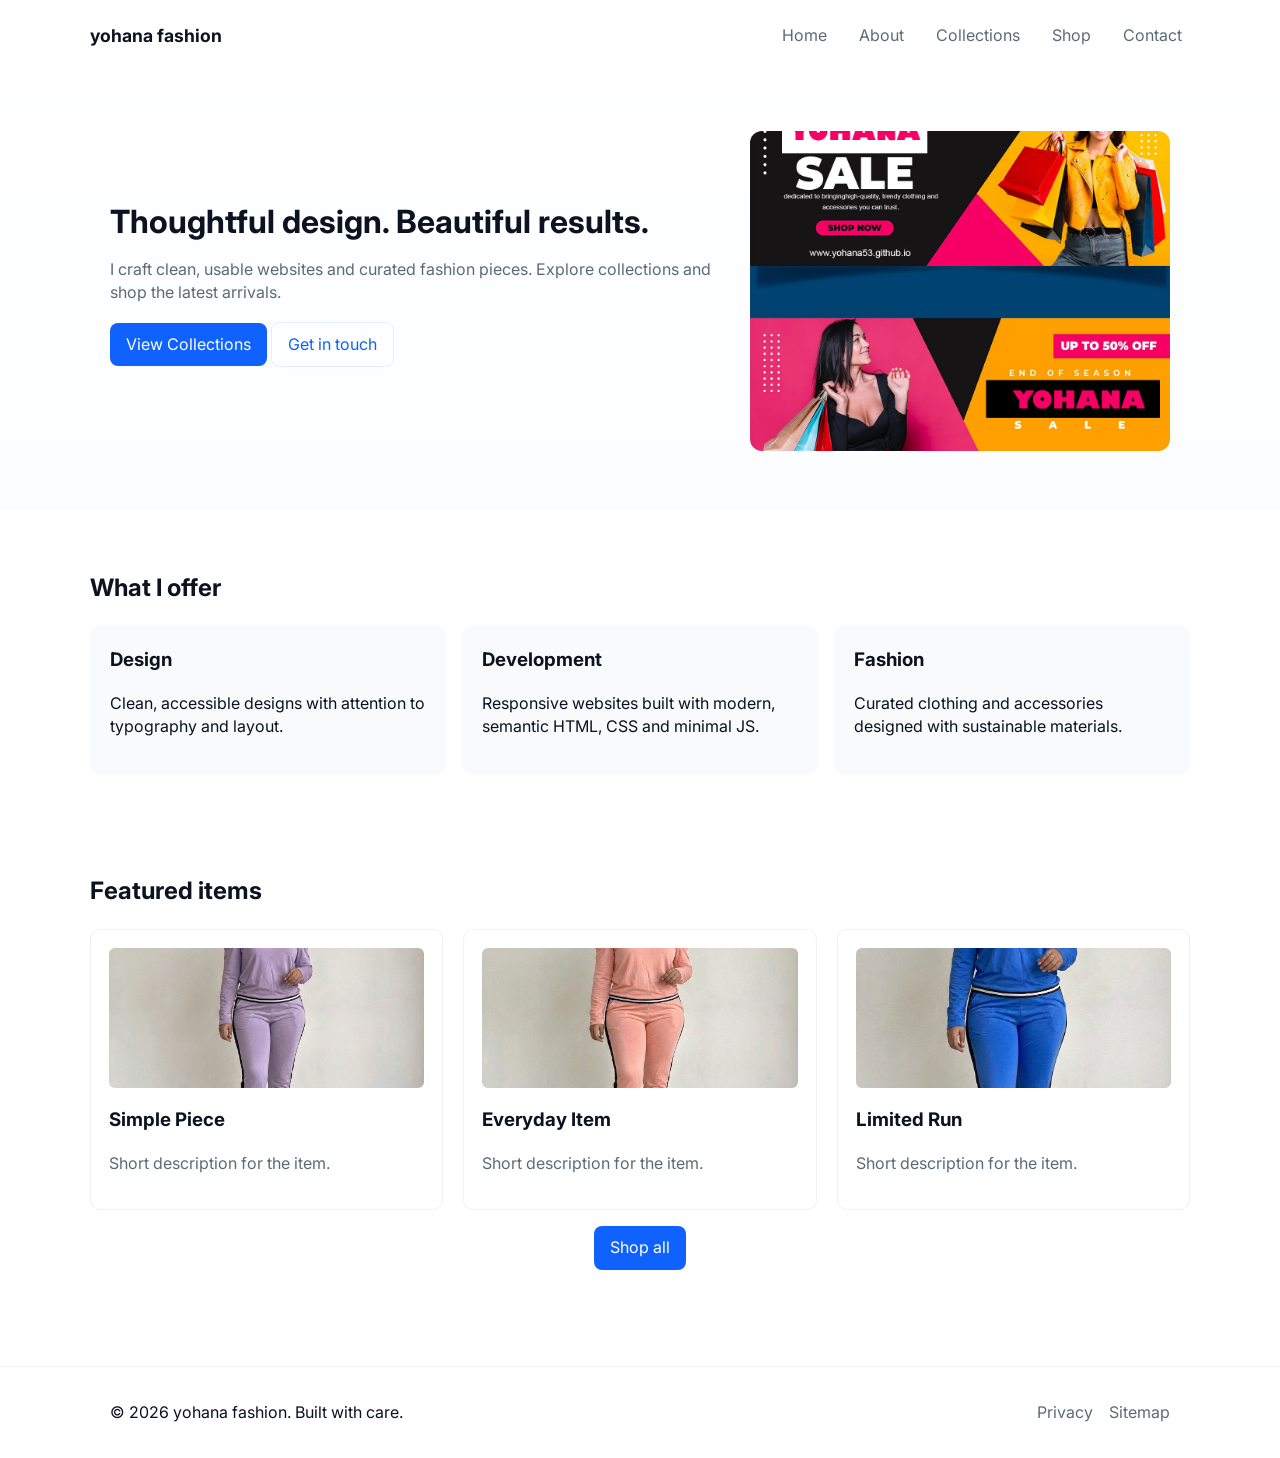
==== commit 21ed59e5: "Add logo text, use images from /images, add favicon link and replace placeholders with real photos" ====
--- a/index.html
+++ b/index.html
@@ -3,15 +3,16 @@
 <head>
   <meta charset="utf-8">
   <meta name="viewport" content="width=device-width,initial-scale=1">
-  <title>Yohana — Home</title>
-  <meta name="description" content="Professional portfolio and shop">
+  <title>Yohana Fashion — Home</title>
+  <meta name="description" content="Professional portfolio and shop — Yohana Fashion">
+  <link rel="icon" href="/images/favicon.png">
   <link href="https://fonts.googleapis.com/css2?family=Inter:wght@300;400;600;700&display=swap" rel="stylesheet">
   <link rel="stylesheet" href="/style.css">
 </head>
 <body>
   <header class="site-header">
     <div class="container header-inner">
-      <a class="brand" href="/">Yohana</a>
+      <a class="brand" href="/">yohana fashion</a>
       <nav class="site-nav" id="site-nav">
         <a href="/">Home</a>
         <a href="/about.html">About</a>
@@ -29,12 +30,11 @@
         <div class="hero-grid">
           <div>
             <h1 class="hero-title">Thoughtful design. Beautiful results.</h1>
-            <p class="hero-lead">I craft clean, usable websites and curated products. Explore my work and shop the latest pieces.</p>
+            <p class="hero-lead">I craft clean, usable websites and curated fashion pieces. Explore collections and shop the latest arrivals.</p>
             <p><a class="btn" href="/collections.html">View Collections</a> <a class="btn btn-ghost" href="/contact.html">Get in touch</a></p>
           </div>
-          <div class="hero-image" aria-hidden="true">
-            <!-- Placeholder graphic -->
-            <div class="placeholder">Image</div>
+          <div class="hero-image">
+            <img src="/images/hero.jpg" alt="Yohana Fashion — hero" style="width:100%;border-radius:12px;display:block;object-fit:cover;max-height:320px;">
           </div>
         </div>
       </div>
@@ -52,8 +52,8 @@
           <p>Responsive websites built with modern, semantic HTML, CSS and minimal JS.</p>
         </article>
         <article class="card">
-          <h3>Products</h3>
-          <p>Curated items designed and produced with sustainable materials.</p>
+          <h3>Fashion</h3>
+          <p>Curated clothing and accessories designed with sustainable materials.</p>
         </article>
       </div>
     </section>
@@ -62,18 +62,18 @@
       <h2>Featured items</h2>
       <div class="grid">
         <article class="product">
-          <div class="product-thumb">Item</div>
-          <h3>Featured Product</h3>
+          <div class="product-thumb"><img src="/images/product1.jpg" alt="Product 1" style="width:100%;height:140px;object-fit:cover;border-radius:6px"></div>
+          <h3>Simple Piece</h3>
           <p class="muted">Short description for the item.</p>
         </article>
         <article class="product">
-          <div class="product-thumb">Item</div>
-          <h3>Featured Product</h3>
+          <div class="product-thumb"><img src="/images/product2.jpg" alt="Product 2" style="width:100%;height:140px;object-fit:cover;border-radius:6px"></div>
+          <h3>Everyday Item</h3>
           <p class="muted">Short description for the item.</p>
         </article>
         <article class="product">
-          <div class="product-thumb">Item</div>
-          <h3>Featured Product</h3>
+          <div class="product-thumb"><img src="/images/product3.jpg" alt="Product 3" style="width:100%;height:140px;object-fit:cover;border-radius:6px"></div>
+          <h3>Limited Run</h3>
           <p class="muted">Short description for the item.</p>
         </article>
       </div>
@@ -83,7 +83,7 @@
 
   <footer class="site-footer">
     <div class="container footer-inner">
-      <p>&copy; <span id="year"></span> Yohana. Built with care.</p>
+      <p>&copy; <span id="year"></span> yohana fashion. Built with care.</p>
       <nav class="footer-nav">
         <a href="/privacy.html">Privacy</a>
         <a href="/sitemap.xml">Sitemap</a>
